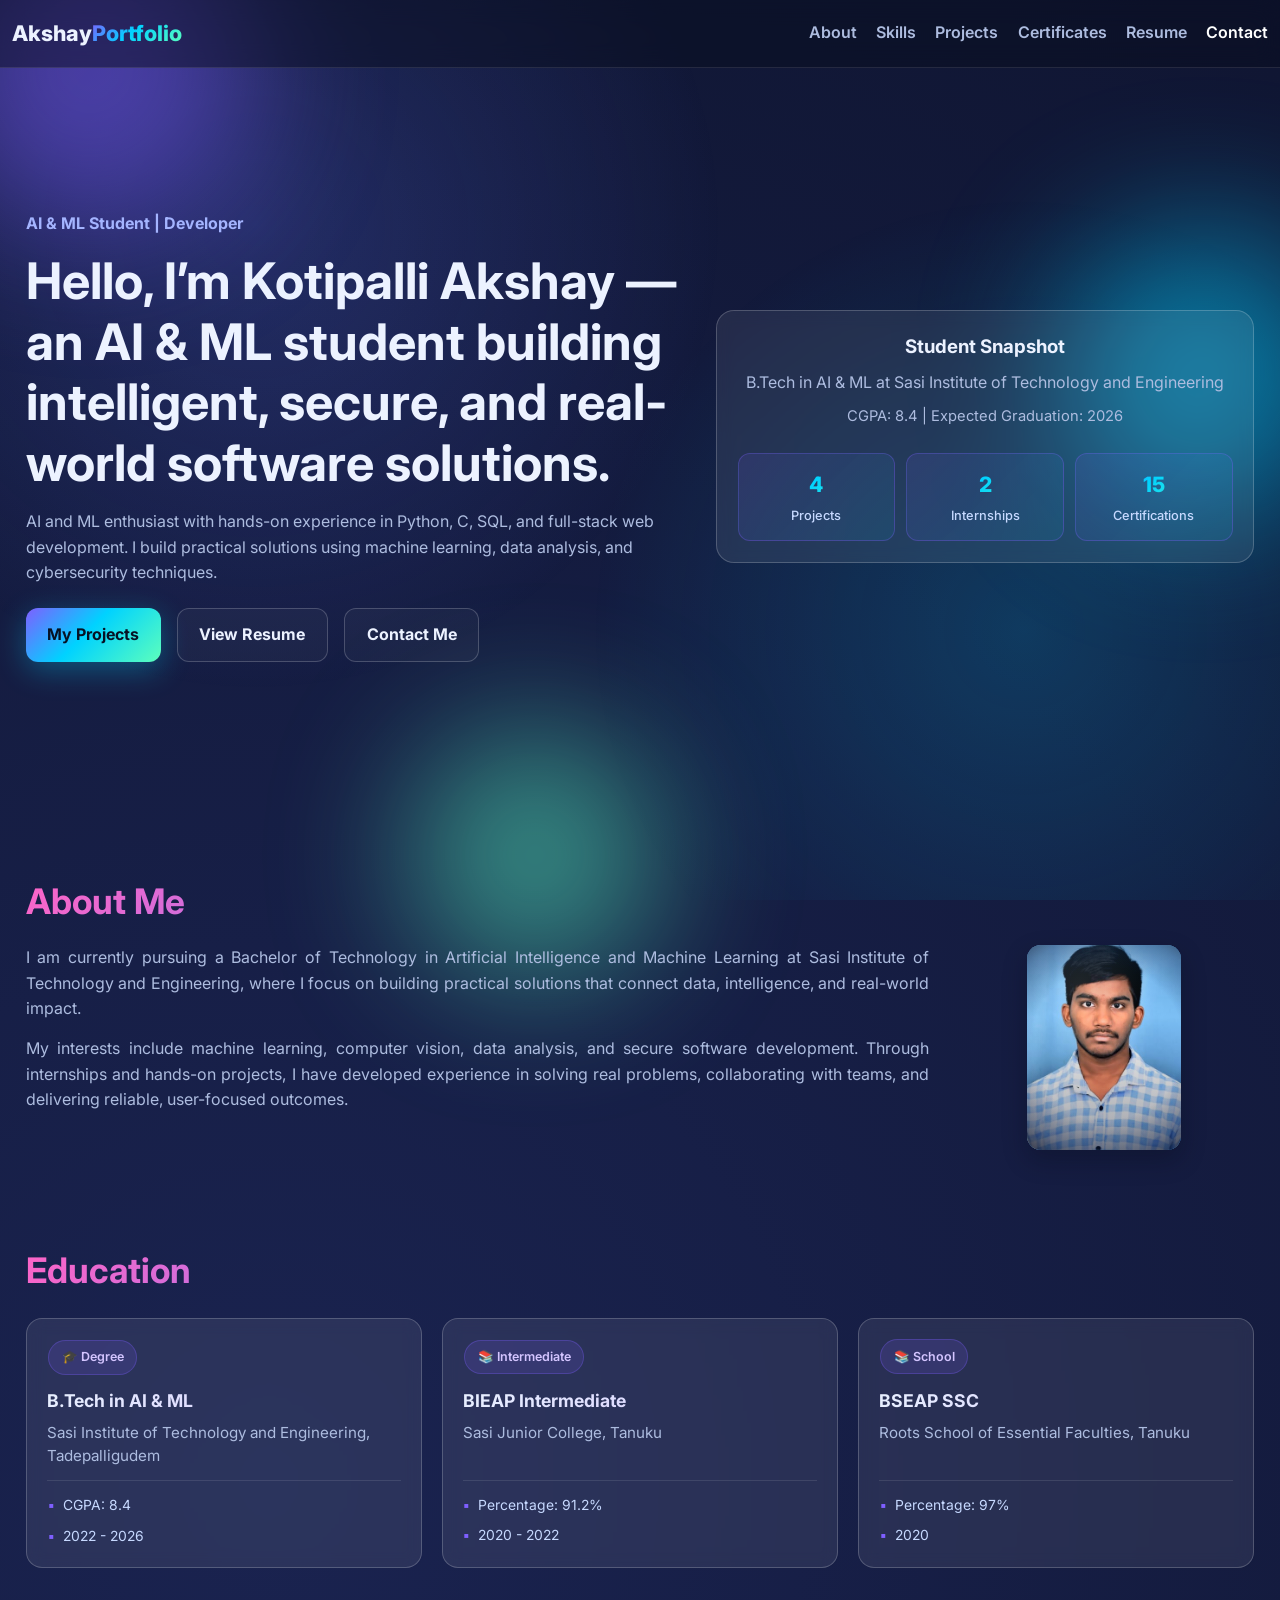
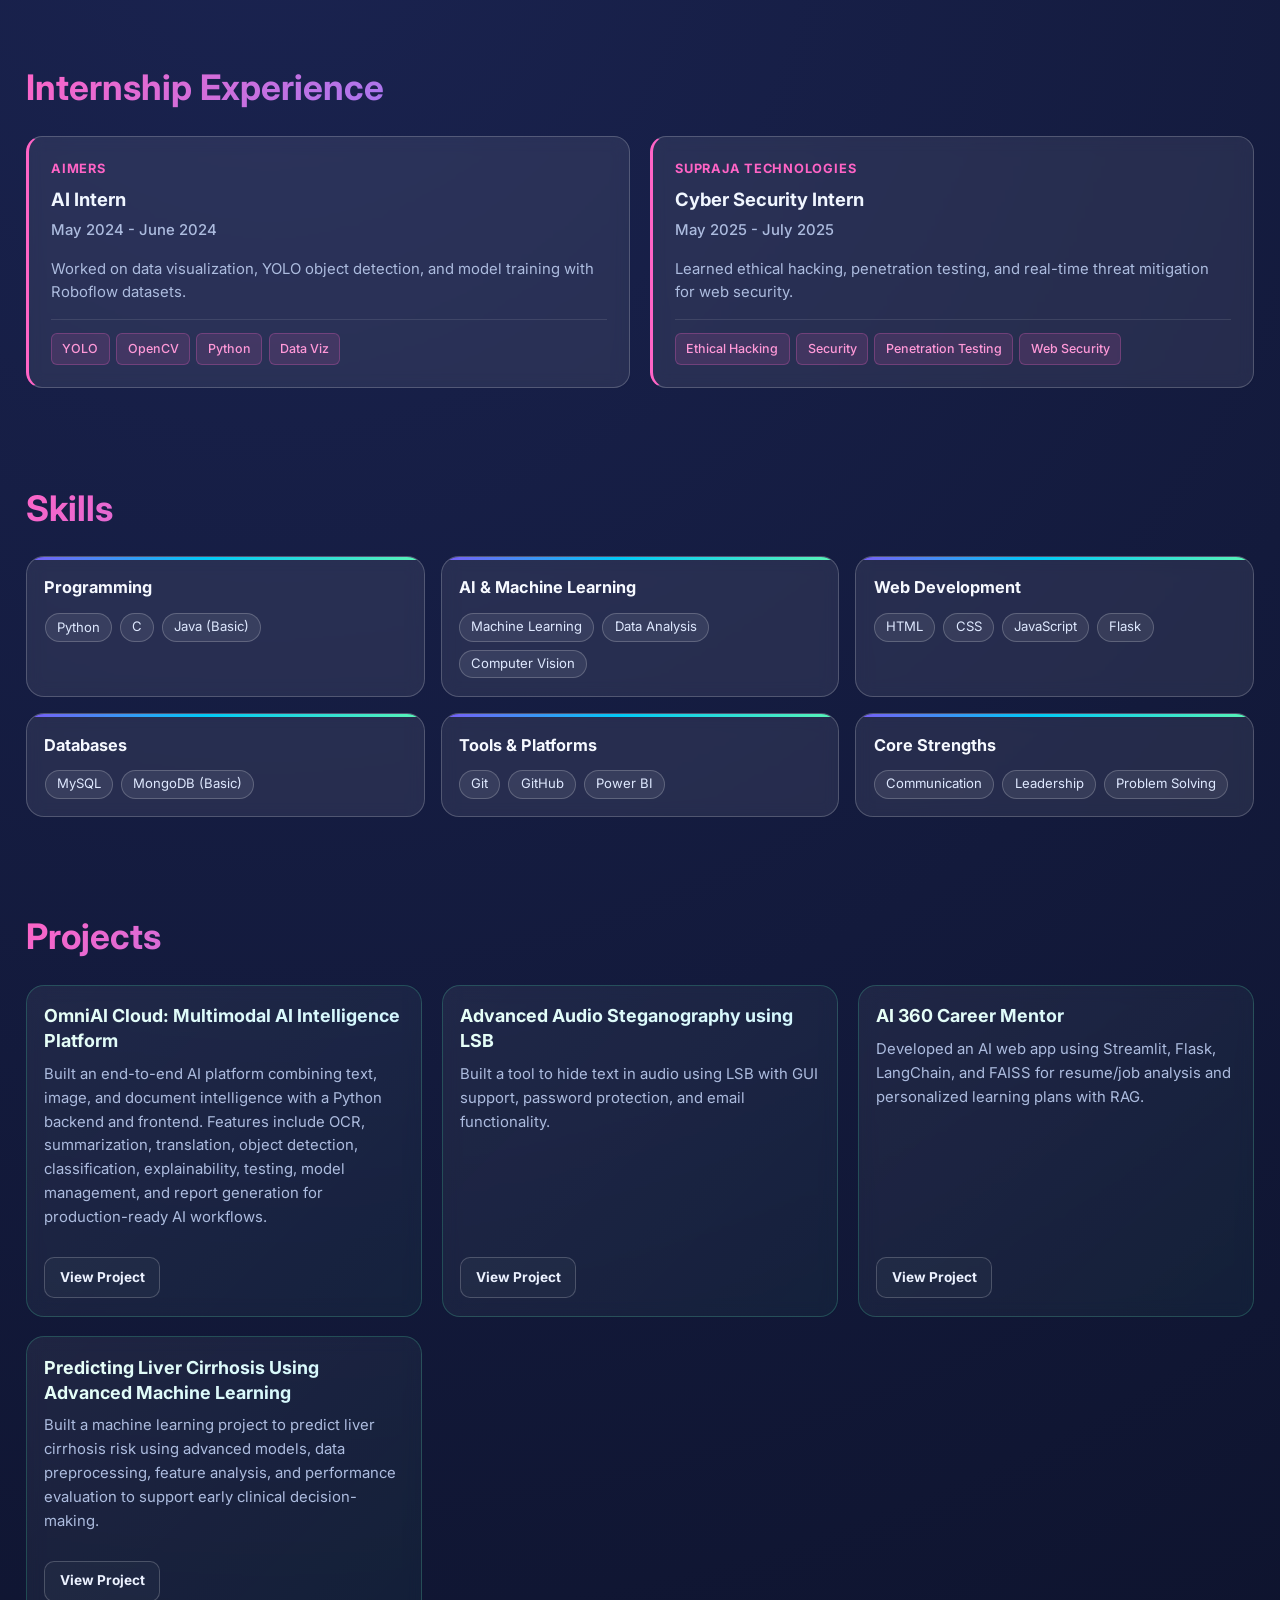
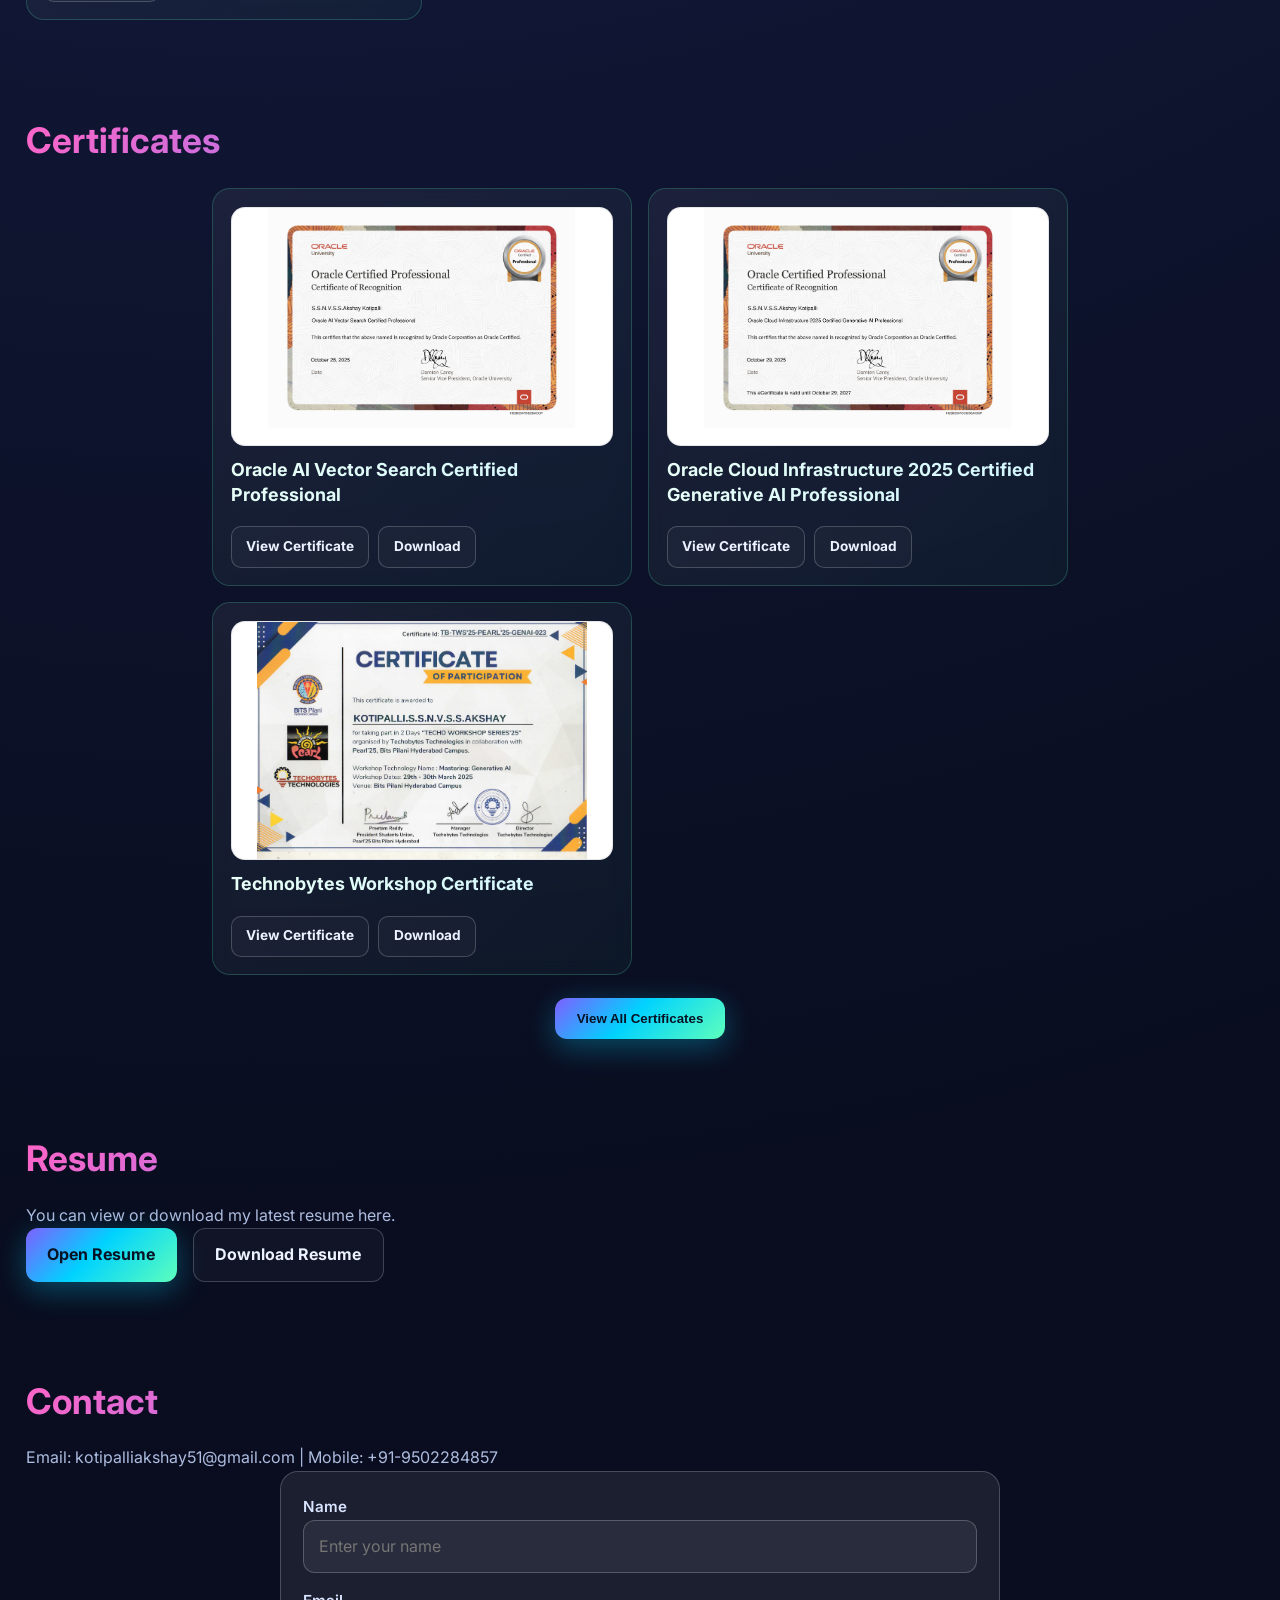
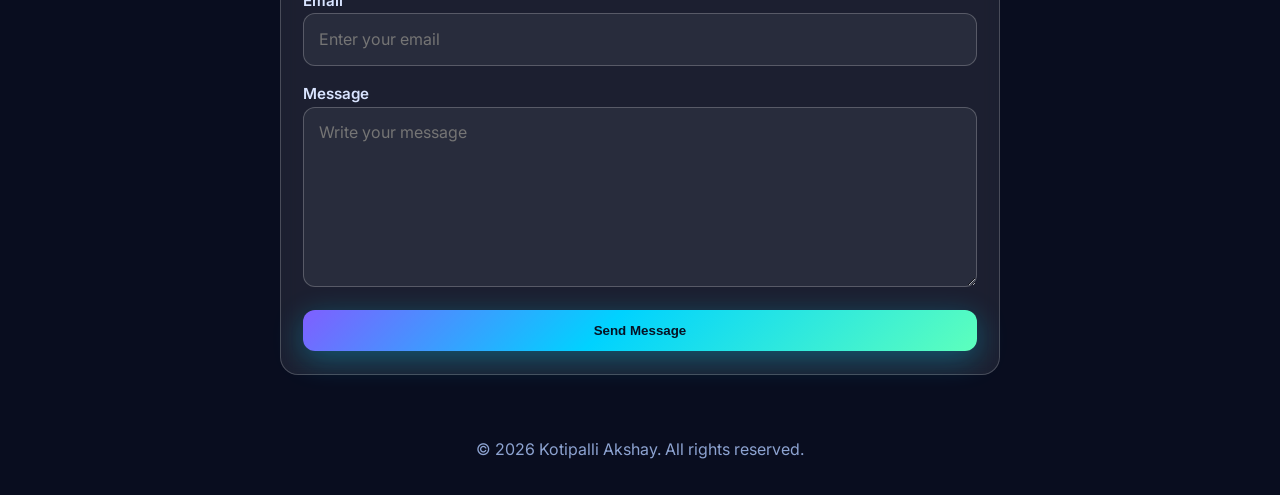
==== index.html @ e0430c41 "Initial commit: Complete AI & ML portfolio with multi-section design, certificates, and projects" ====
<!DOCTYPE html>
<html lang="en">
<head>
  <meta charset="UTF-8" />
  <meta name="viewport" content="width=device-width, initial-scale=1.0" />
  <title>Kotipalli Akshay | Portfolio</title>
  <link rel="preconnect" href="https://fonts.googleapis.com" />
  <link rel="preconnect" href="https://fonts.gstatic.com" crossorigin />
  <link href="https://fonts.googleapis.com/css2?family=Inter:wght@400;500;600;700;800&display=swap" rel="stylesheet" />
  <link rel="stylesheet" href="style.css?v=20260310-2" />
</head>
<body>
  <div class="bg-orb orb-1"></div>
  <div class="bg-orb orb-2"></div>
  <div class="bg-orb orb-3"></div>

  <header class="header" id="top">
    <nav class="navbar container">
      <a href="#top" class="brand">Akshay<span>Portfolio</span></a>
      <button class="menu-btn" id="menuBtn" aria-label="Open navigation">
        <span></span><span></span><span></span>
      </button>
      <ul class="nav-links" id="navLinks">
        <li><a href="#about">About</a></li>
        <li><a href="#skills">Skills</a></li>
        <li><a href="#projects">Projects</a></li>
        <li><a href="#certificates">Certificates</a></li>
        <li><a href="#resume">Resume</a></li>
        <li><a href="#contact">Contact</a></li>
      </ul>
    </nav>
  </header>

  <main>
    <section class="hero container reveal">
      <div class="hero-left">
        <p class="eyebrow">AI & ML Student | Developer</p>
        <h1>Hello, I’m Kotipalli Akshay — an AI & ML student building intelligent, secure, and real-world software solutions.</h1>
        <p class="lead">
          AI and ML enthusiast with hands-on experience in Python, C, SQL, and full-stack web development.
          I build practical solutions using machine learning, data analysis, and cybersecurity techniques.
        </p>
        <div class="hero-actions">
          <a href="#projects" class="btn btn-primary">My Projects</a>
          <a href="Akshay__Resume.pdf" class="btn btn-outline" target="_blank" rel="noopener">View Resume</a>
          <a href="#contact" class="btn btn-outline">Contact Me</a>
        </div>
      </div>
      <div class="hero-card float snapshot-card">
        <h3>Student Snapshot</h3>
        <p>B.Tech in AI & ML at Sasi Institute of Technology and Engineering</p>
        <p class="snapshot-meta">CGPA: 8.4 | Expected Graduation: 2026</p>
        <div class="stats">
          <div><strong>4</strong><span>Projects</span></div>
          <div><strong>2</strong><span>Internships</span></div>
          <div><strong>15</strong><span>Certifications</span></div>
        </div>
      </div>
    </section>

    <section id="about" class="section container reveal">
      <h2>About Me</h2>
      <div class="about-layout">
        <div class="about-copy">
          <p>
            I am currently pursuing a Bachelor of Technology in Artificial Intelligence and Machine Learning
            at Sasi Institute of Technology and Engineering, where I focus on building practical solutions that
            connect data, intelligence, and real-world impact.
          </p>
          <p>
            My interests include machine learning, computer vision, data analysis, and secure software development.
            Through internships and hands-on projects, I have developed experience in solving real problems,
            collaborating with teams, and delivering reliable, user-focused outcomes.
          </p>
        </div>
        <aside class="about-photo-card" aria-label="Profile Photo">
          <div class="about-photo-wrap">
            <img src="akshay%20img.jpg" alt="Portrait of Kotipalli Akshay" class="about-photo" loading="lazy" decoding="async" />
          </div>
        </aside>
      </div>
    </section>

    <section id="education" class="section container reveal">
      <h2>Education</h2>
      <div class="projects-grid">
        <article class="education-card">
          <div class="education-badge">🎓 Degree</div>
          <h3>B.Tech in AI & ML</h3>
          <p>Sasi Institute of Technology and Engineering, Tadepalligudem</p>
          <div class="education-highlights">
            <span>CGPA: 8.4</span>
            <span>2022 - 2026</span>
          </div>
        </article>
        <article class="education-card">
          <div class="education-badge">📚 Intermediate</div>
          <h3>BIEAP Intermediate</h3>
          <p>Sasi Junior College, Tanuku</p>
          <div class="education-highlights">
            <span>Percentage: 91.2%</span>
            <span>2020 - 2022</span>
          </div>
        </article>
        <article class="education-card">
          <div class="education-badge">📚 School</div>
          <h3>BSEAP SSC</h3>
          <p>Roots School of Essential Faculties, Tanuku</p>
          <div class="education-highlights">
            <span>Percentage: 97%</span>
            <span>2020</span>
          </div>
        </article>
      </div>
    </section>

    <section id="internships" class="section container reveal">
      <h2>Internship Experience</h2>
      <div class="projects-grid">
        <article class="internship-card">
          <div class="internship-company">AIMERS</div>
          <h3>AI Intern</h3>
          <p class="internship-duration">May 2024 - June 2024</p>
          <p>Worked on data visualization, YOLO object detection, and model training with Roboflow datasets.</p>
          <div class="internship-techs">
            <span class="internship-tech-tag">YOLO</span>
            <span class="internship-tech-tag">OpenCV</span>
            <span class="internship-tech-tag">Python</span>
            <span class="internship-tech-tag">Data Viz</span>
          </div>
        </article>
        <article class="internship-card">
          <div class="internship-company">Supraja Technologies</div>
          <h3>Cyber Security Intern</h3>
          <p class="internship-duration">May 2025 - July 2025</p>
          <p>Learned ethical hacking, penetration testing, and real-time threat mitigation for web security.</p>
          <div class="internship-techs">
            <span class="internship-tech-tag">Ethical Hacking</span>
            <span class="internship-tech-tag">Security</span>
            <span class="internship-tech-tag">Penetration Testing</span>
            <span class="internship-tech-tag">Web Security</span>
          </div>
        </article>
      </div>
    </section>

    <section id="skills" class="section container reveal">
      <h2>Skills</h2>
      <div class="skills-grid">
        <article class="glass-card skill-card">
          <h3>Programming</h3>
          <ul class="skill-chip-list">
            <li>Python</li>
            <li>C</li>
            <li>Java (Basic)</li>
          </ul>
        </article>
        <article class="glass-card skill-card">
          <h3>AI &amp; Machine Learning</h3>
          <ul class="skill-chip-list">
            <li>Machine Learning</li>
            <li>Data Analysis</li>
            <li>Computer Vision</li>
          </ul>
        </article>
        <article class="glass-card skill-card">
          <h3>Web Development</h3>
          <ul class="skill-chip-list">
            <li>HTML</li>
            <li>CSS</li>
            <li>JavaScript</li>
            <li>Flask</li>
          </ul>
        </article>
        <article class="glass-card skill-card">
          <h3>Databases</h3>
          <ul class="skill-chip-list">
            <li>MySQL</li>
            <li>MongoDB (Basic)</li>
          </ul>
        </article>
        <article class="glass-card skill-card">
          <h3>Tools &amp; Platforms</h3>
          <ul class="skill-chip-list">
            <li>Git</li>
            <li>GitHub</li>
            <li>Power BI</li>
          </ul>
        </article>
        <article class="glass-card skill-card">
          <h3>Core Strengths</h3>
          <ul class="skill-chip-list">
            <li>Communication</li>
            <li>Leadership</li>
            <li>Problem Solving</li>
          </ul>
        </article>
      </div>
    </section>

    <section id="projects" class="section container reveal">
      <h2>Projects</h2>
      <div class="projects-grid">
        <article class="project-card tilt-card">
          <h3>OmniAI Cloud: Multimodal AI Intelligence Platform</h3>
          <p>Built an end-to-end AI platform combining text, image, and document intelligence with a Python backend and frontend. Features include OCR, summarization, translation, object detection, classification, explainability, testing, model management, and report generation for production-ready AI workflows.</p>
          <div class="project-actions">
            <a href="https://github.com/akshaykotipalli95/OMNI-AI-CLOUD.git" class="btn btn-outline" target="_blank" rel="noopener">View Project</a>
          </div>
        </article>
        <article class="project-card tilt-card">
          <h3>Advanced Audio Steganography using LSB</h3>
          <p>Built a tool to hide text in audio using LSB with GUI support, password protection, and email functionality.</p>
          <div class="project-actions">
            <a href="https://github.com/akshaykotipalli95/Audio_Steganography.git" class="btn btn-outline" target="_blank" rel="noopener">View Project</a>
          </div>
        </article>
        <article class="project-card tilt-card">
          <h3>AI 360 Career Mentor</h3>
          <p>Developed an AI web app using Streamlit, Flask, LangChain, and FAISS for resume/job analysis and personalized learning plans with RAG.</p>
          <div class="project-actions">
            <a href="https://github.com/akshaykotipalli95/AI-360-Career-Mentor.git" class="btn btn-outline" target="_blank" rel="noopener">View Project</a>
          </div>
        </article>
        <article class="project-card tilt-card">
          <h3>Predicting Liver Cirrhosis Using Advanced Machine Learning</h3>
          <p>Built a machine learning project to predict liver cirrhosis risk using advanced models, data preprocessing, feature analysis, and performance evaluation to support early clinical decision-making.</p>
          <div class="project-actions">
            <a href="https://github.com/akshaykotipalli95/predicting-liver-cirrhosis-using-advanced.git" class="btn btn-outline" target="_blank" rel="noopener">View Project</a>
          </div>
        </article>
      </div>
    </section>

    <section id="certificates" class="section container reveal">
      <h2>Certificates</h2>
      <div class="cert-grid">
        <article class="project-card certificate-card">
          <div class="certificate-preview certificate-preview-pdf">
            <img class="certificate-image" src="oracle_vector_preview.png" alt="Oracle AI Vector Search Certified Professional Certificate" loading="lazy" />
          </div>
          <h3>Oracle AI Vector Search Certified Professional</h3>
          <div class="certificate-actions">
            <a href="oracle_eCertificate_vector%20ai_certification.pdf" class="btn btn-outline" target="_blank" rel="noopener">View Certificate</a>
            <a href="oracle_eCertificate_vector%20ai_certification.pdf" class="btn btn-outline" download>Download</a>
          </div>
        </article>
        <article class="project-card certificate-card">
          <div class="certificate-preview certificate-preview-pdf">
            <img class="certificate-image" src="oracle_gen_preview.png" alt="Oracle Cloud Infrastructure 2025 Certified Generative AI Professional Certificate" loading="lazy" />
          </div>
          <h3>Oracle Cloud Infrastructure 2025 Certified Generative AI Professional</h3>
          <div class="certificate-actions">
            <a href="oracle_eCertificate_gen%20ai_certification.pdf" class="btn btn-outline" target="_blank" rel="noopener">View Certificate</a>
            <a href="oracle_eCertificate_gen%20ai_certification.pdf" class="btn btn-outline" download>Download</a>
          </div>
        </article>
        <article class="project-card certificate-card">
          <div class="certificate-preview certificate-preview-pdf">
            <img class="certificate-image" src="workshop.jpg" alt="Technobytes Workshop Certificate" loading="lazy" />
          </div>
          <h3>Technobytes Workshop Certificate</h3>
          <div class="certificate-actions">
            <a href="workshop.jpg" class="btn btn-outline" target="_blank" rel="noopener">View Certificate</a>
            <a href="workshop.jpg" class="btn btn-outline" download>Download</a>
          </div>
        </article>
        <article class="project-card certificate-card cert-item-extra">
          <div class="certificate-preview certificate-preview-pdf">
            <img class="certificate-image" src="aimers_preview.png" alt="AIMERS Artificial Intelligence Internship Certificate" loading="lazy" />
          </div>
          <h3>AIMERS Artificial Intelligence Internship Certificate</h3>
          <div class="certificate-actions">
            <a href="aimers%20internship%20certificate.pdf" class="btn btn-outline" target="_blank" rel="noopener">View Certificate</a>
            <a href="aimers%20internship%20certificate.pdf" class="btn btn-outline" download>Download</a>
          </div>
        </article>
        <article class="project-card certificate-card cert-item-extra">
          <div class="certificate-preview certificate-preview-pdf">
            <img class="certificate-image" src="ST%23IS%237662_page-0001.jpg" alt="Supraja Technologies Internship Completion Certificate" loading="lazy" />
          </div>
          <h3>Supraja Internship Completion Certificate</h3>
          <div class="certificate-actions">
            <a href="ST%23IS%237662_page-0001.jpg" class="btn btn-outline" target="_blank" rel="noopener">View Certificate</a>
            <a href="ST%23IS%237662_page-0001.jpg" class="btn btn-outline" download>Download</a>
          </div>
        </article>
        <article class="project-card certificate-card cert-item-extra">
          <div class="certificate-preview certificate-preview-pdf">
            <img class="certificate-image" src="Hack-a-thon.%20Certificate_page-0001.jpg" alt="FORGE INSPIRA'25 Hack-a-thon Certificate of Participation" loading="lazy" />
          </div>
          <h3>FORGE INSPIRA'25 Hack-a-thon Certificate</h3>
          <div class="certificate-actions">
            <a href="Hack-a-thon.%20Certificate_page-0001.jpg" class="btn btn-outline" target="_blank" rel="noopener">View Certificate</a>
            <a href="Hack-a-thon.%20Certificate_page-0001.jpg" class="btn btn-outline" download>Download</a>
          </div>
        </article>
        <article class="project-card certificate-card cert-item-extra">
          <div class="certificate-preview certificate-preview-pdf">
            <img class="certificate-image" src="aws_data_engineering_preview.png" alt="AWS Academy Data Engineering Certificate" loading="lazy" />
          </div>
          <h3>AWS Academy Graduate - AWS Academy Data Engineering</h3>
          <div class="certificate-actions">
            <a href="AWS_Academy_Graduate___AWS_Academy_Data_Engineering_Badge20240528-8-7kj61x.pdf" class="btn btn-outline" target="_blank" rel="noopener">View Certificate</a>
            <a href="AWS_Academy_Graduate___AWS_Academy_Data_Engineering_Badge20240528-8-7kj61x.pdf" class="btn btn-outline" download>Download</a>
          </div>
        </article>
        <article class="project-card certificate-card cert-item-extra">
          <div class="certificate-preview certificate-preview-pdf">
            <img class="certificate-image" src="aws_ml_foundations_preview.png" alt="AWS Academy Machine Learning Foundations Certificate" loading="lazy" />
          </div>
          <h3>AWS Academy Graduate - AWS Academy Machine Learning Foundations</h3>
          <div class="certificate-actions">
            <a href="AWS_Academy_Graduate___AWS_Academy_Machine_Learning_Foundations_Badge20240209-40-7j9fxl.pdf" class="btn btn-outline" target="_blank" rel="noopener">View Certificate</a>
            <a href="AWS_Academy_Graduate___AWS_Academy_Machine_Learning_Foundations_Badge20240209-40-7j9fxl.pdf" class="btn btn-outline" download>Download</a>
          </div>
        </article>
        <article class="project-card certificate-card cert-item-extra">
          <div class="certificate-preview certificate-preview-pdf">
            <img class="certificate-image" src="cambridge_preview.png" alt="Cambridge Certificate" loading="lazy" />
          </div>
          <h3>Cambridge Certificate</h3>
          <div class="certificate-actions">
            <a href="cambridge%20certificate.pdf" class="btn btn-outline" target="_blank" rel="noopener">View Certificate</a>
            <a href="cambridge%20certificate.pdf" class="btn btn-outline" download>Download</a>
          </div>
        </article>
        <article class="project-card certificate-card cert-item-extra">
          <div class="certificate-preview certificate-preview-pdf">
            <img class="certificate-image" src="aws_cloud_foundations_preview.png" alt="AWS Academy Cloud Foundations Certificate" loading="lazy" />
          </div>
          <h3>AWS Academy Graduate - AWS Academy Cloud Foundations</h3>
          <div class="certificate-actions">
            <a href="AWS_Academy_Graduate___AWS_Academy_Cloud_Foundations_Badge20240528-8-uq0wk0.pdf" class="btn btn-outline" target="_blank" rel="noopener">View Certificate</a>
            <a href="AWS_Academy_Graduate___AWS_Academy_Cloud_Foundations_Badge20240528-8-uq0wk0.pdf" class="btn btn-outline" download>Download</a>
          </div>
        </article>
        <article class="project-card certificate-card cert-item-extra">
          <div class="certificate-preview certificate-preview-pdf">
            <img class="certificate-image" src="smartinternz_preview.png" alt="SmartInternz Certificate" loading="lazy" />
          </div>
          <h3>SmartInternz Certificate</h3>
          <div class="certificate-actions">
            <a href="Certificate%20-%20SmartInternz.pdf" class="btn btn-outline" target="_blank" rel="noopener">View Certificate</a>
            <a href="Certificate%20-%20SmartInternz.pdf" class="btn btn-outline" download>Download</a>
          </div>
        </article>
        <article class="project-card certificate-card cert-item-extra">
          <div class="certificate-preview certificate-preview-pdf">
            <img class="certificate-image" src="hybrid_hack_preview.png" alt="Hybrid Hack Certificate" loading="lazy" />
          </div>
          <h3>Hybrid Hack Certificate</h3>
          <div class="certificate-actions">
            <a href="hybrid%20hack%20cert.pdf" class="btn btn-outline" target="_blank" rel="noopener">View Certificate</a>
            <a href="hybrid%20hack%20cert.pdf" class="btn btn-outline" download>Download</a>
          </div>
        </article>
        <article class="project-card certificate-card cert-item-extra">
          <div class="certificate-preview certificate-preview-pdf">
            <img class="certificate-image" src="data_analytics_session_preview.png" alt="Participation Certificate Data Analytics Session" loading="lazy" />
          </div>
          <h3>Participation Certificate - Data Analytics Session</h3>
          <div class="certificate-actions">
            <a href="Participation%20Certificate-%20Data%20Analytics%20session.pdf" class="btn btn-outline" target="_blank" rel="noopener">View Certificate</a>
            <a href="Participation%20Certificate-%20Data%20Analytics%20session.pdf" class="btn btn-outline" download>Download</a>
          </div>
        </article>
        <article class="project-card certificate-card cert-item-extra">
          <div class="certificate-preview certificate-preview-pdf">
            <img class="certificate-image" src="adobe_page-0001.jpg" alt="Adobe Certificate" loading="lazy" />
          </div>
          <h3>Adobe Certificate</h3>
          <div class="certificate-actions">
            <a href="adobe_page-0001.jpg" class="btn btn-outline" target="_blank" rel="noopener">View Certificate</a>
            <a href="adobe_page-0001.jpg" class="btn btn-outline" download>Download</a>
          </div>
        </article>
        <article class="project-card certificate-card cert-item-extra">
          <div class="certificate-preview certificate-preview-pdf">
            <img class="certificate-image" src="unstop.jpg" alt="Unstop Certificate" loading="lazy" />
          </div>
          <h3>Unstop Certificate</h3>
          <div class="certificate-actions">
            <a href="unstop.jpg" class="btn btn-outline" target="_blank" rel="noopener">View Certificate</a>
            <a href="unstop.jpg" class="btn btn-outline" download>Download</a>
          </div>
        </article>
      </div>
      <div class="center-action">
        <button type="button" id="toggleCertificates" class="btn btn-primary">View All Certificates</button>
      </div>
    </section>

    <section id="resume" class="section container reveal">
      <h2>Resume</h2>
      <p>You can view or download my latest resume here.</p>
      <div class="hero-actions">
        <a href="Akshay__Resume.pdf" class="btn btn-primary" target="_blank" rel="noopener">Open Resume</a>
        <a href="Akshay__Resume.pdf" class="btn btn-outline" download>Download Resume</a>
      </div>
    </section>

    <section id="contact" class="section container reveal">
      <h2>Contact</h2>
      <p>Email: kotipalliakshay51@gmail.com | Mobile: +91-9502284857</p>
      <div class="contact-card">
        <form id="contactForm" class="contact-form">
          <div>
            <label for="name">Name</label>
            <input id="name" name="name" type="text" placeholder="Enter your name" required />
          </div>
          <div>
            <label for="email">Email</label>
            <input id="email" name="email" type="email" placeholder="Enter your email" required />
          </div>
          <div>
            <label for="message">Message</label>
            <textarea id="message" name="message" rows="6" placeholder="Write your message" required></textarea>
          </div>
          <button type="submit" class="btn btn-primary">Send Message</button>
        </form>
      </div>
    </section>
  </main>

  <footer class="footer container">
    <p>© 2026 Kotipalli Akshay. All rights reserved.</p>
  </footer>

  <script src="script.js?v=20260304-7"></script>
</body>
</html>
---- style.css ----
:root {
  --bg: #090d1f;
  --text: #ecf2ff;
  --muted: #adbcdf;
  --card: rgba(255, 255, 255, 0.08);
  --stroke: rgba(255, 255, 255, 0.2);
  --gradient: linear-gradient(135deg, #7f5fff, #00d2ff 45%, #5dffbc);
  --gradient-2: linear-gradient(135deg, #ff64c6, #837dff 45%, #2cd8ff);
}

* {
  box-sizing: border-box;
  margin: 0;
  padding: 0;
}

html {
  scroll-behavior: smooth;
}

body {
  font-family: "Inter", sans-serif;
  background: radial-gradient(circle at 15% 20%, #1a2350 0%, var(--bg) 48%);
  background-size: 140% 140%;
  color: var(--text);
  line-height: 1.6;
  min-height: 100vh;
  overflow-x: hidden;
  position: relative;
  animation: bgPan 18s ease-in-out infinite alternate;
}

body::before,
body::after {
  content: "";
  position: fixed;
  inset: 0;
  pointer-events: none;
  z-index: 0;
}

body::before {
  background:
    radial-gradient(circle at 20% 25%, rgba(97, 118, 255, 0.22), transparent 38%),
    radial-gradient(circle at 80% 70%, rgba(0, 204, 255, 0.18), transparent 36%);
  animation: ambientShift 18s ease-in-out infinite alternate;
}

body::after {
  background-image:
    linear-gradient(rgba(255, 255, 255, 0.045) 1px, transparent 1px),
    linear-gradient(90deg, rgba(255, 255, 255, 0.045) 1px, transparent 1px);
  background-size: 48px 48px;
  opacity: 0.18;
  mask-image: radial-gradient(circle at center, rgba(0, 0, 0, 0.8), transparent 72%);
  animation: gridFloat 28s linear infinite;
}

.container {
  width: min(1400px, 96%);
  margin-inline: auto;
}

.bg-orb {
  position: fixed;
  border-radius: 50%;
  filter: blur(72px);
  z-index: 1;
  opacity: 0.5;
}

main,
footer {
  position: relative;
  z-index: 2;
}

.orb-1 {
  width: 320px;
  height: 320px;
  background: #7b5cff;
  top: -90px;
  left: -70px;
  animation: orbMove1 20s ease-in-out infinite;
}

.orb-2 {
  width: 290px;
  height: 290px;
  background: #00ceff;
  top: 25%;
  right: -70px;
  animation: orbMove2 24s ease-in-out infinite;
}

.orb-3 {
  width: 250px;
  height: 250px;
  background: #58ffc4;
  bottom: -80px;
  left: 32%;
  animation: orbMove3 22s ease-in-out infinite;
}

.header {
  position: sticky;
  top: 0;
  z-index: 100;
  backdrop-filter: blur(12px);
  background: rgba(9, 13, 31, 0.48);
  border-bottom: 1px solid rgba(255, 255, 255, 0.1);
}

.navbar {
  display: flex;
  align-items: center;
  justify-content: space-between;
  padding: 1rem 0;
}

.header .navbar.container {
  width: 100%;
  max-width: none;
  padding-inline: 0.75rem;
}

.brand {
  text-decoration: none;
  color: var(--text);
  font-size: 1.35rem;
  font-weight: 800;
}

.brand span {
  background: var(--gradient);
  -webkit-background-clip: text;
  background-clip: text;
  color: transparent;
}

.nav-links {
  list-style: none;
  display: flex;
  gap: 1.2rem;
}

.nav-links a {
  text-decoration: none;
  color: var(--muted);
  font-weight: 600;
  transition: color 0.2s ease;
}

.nav-links a:hover,
.nav-links a.active {
  color: #ffffff;
}

.menu-btn {
  display: none;
  border: 0;
  background: transparent;
  cursor: pointer;
}

.menu-btn span {
  width: 24px;
  height: 2px;
  background: #fff;
  display: block;
  margin: 4px 0;
}

.hero {
  min-height: 82vh;
  display: grid;
  grid-template-columns: 1.1fr 0.9fr;
  gap: 2rem;
  align-items: center;
  padding-block: 4.2rem;
}

.eyebrow {
  color: #a4b4ff;
  font-weight: 700;
  margin-bottom: 0.9rem;
}

.hero h1 {
  font-size: clamp(2rem, 4vw, 3.15rem);
  line-height: 1.2;
  margin-bottom: 1rem;
}

.lead,
.section p,
.project-card p,
.hero-card p,
.cert-item p {
  color: var(--muted);
}

.lead {
  max-width: 64ch;
  margin-bottom: 1.4rem;
}

.hero-actions {
  display: flex;
  gap: 1rem;
  flex-wrap: wrap;
}

.btn {
  text-decoration: none;
  border-radius: 12px;
  padding: 0.82rem 1.35rem;
  font-weight: 700;
  display: inline-flex;
  align-items: center;
  justify-content: center;
  border: 0;
  cursor: pointer;
  transition: transform 0.2s ease, box-shadow 0.3s ease;
}

.btn:hover {
  transform: translateY(-2px);
}

.btn-primary {
  color: #071224;
  background: var(--gradient);
  box-shadow: 0 8px 30px rgba(0, 210, 255, 0.32);
}

.btn-outline {
  color: var(--text);
  border: 1px solid var(--stroke);
  background: rgba(255, 255, 255, 0.03);
}

.hero-card,
.glass-card,
.project-card,
.cert-item,
.contact-card {
  background: var(--card);
  border: 1px solid var(--stroke);
  border-radius: 18px;
  backdrop-filter: blur(8px);
}

.hero-card {
  padding: 1.3rem;
}

.snapshot-card {
  display: grid;
  justify-items: center;
  text-align: center;
  gap: 0.55rem;
}

.snapshot-meta {
  font-size: 0.92rem;
}

.snapshot-card .stats {
  width: 100%;
}

.about-layout {
  display: grid;
  grid-template-columns: 1.5fr 0.5fr;
  gap: 1.5rem;
  align-items: start;
}

.about-copy {
  display: grid;
  gap: 0.9rem;
}

.about-copy p {
  margin: 0;
  text-align: justify;
}

.about-photo-card {
  justify-self: center;
  width: 100%;
  max-width: 220px;
  padding: 0;
  background: transparent;
  border: 0;
  backdrop-filter: none;
}

.about-photo-wrap {
  width: clamp(122px, 16vw, 154px);
  aspect-ratio: 3 / 4;
  margin-inline: auto;
  border-radius: 14px;
  overflow: hidden;
  position: relative;
  isolation: isolate;
  border: 0;
  background:
    radial-gradient(circle at 30% 24%, rgba(241, 248, 255, 0.3), rgba(255, 255, 255, 0.06) 38%, transparent 56%),
    linear-gradient(145deg, #0d2e63 0%, #145182 48%, #1a7ba5 100%);
  box-shadow: 0 10px 24px rgba(5, 10, 24, 0.3);
}

.about-photo-wrap::before,
.about-photo-wrap::after {
  content: "";
  position: absolute;
  inset: 0;
  pointer-events: none;
  z-index: 2;
}

.about-photo-wrap::before {
  background:
    radial-gradient(circle at 52% 48%, transparent 57%, rgba(10, 29, 67, 0.38) 82%, rgba(9, 13, 31, 0.66) 100%),
    linear-gradient(to bottom, rgba(16, 79, 125, 0.2), transparent 35%, rgba(9, 13, 31, 0.4));
}

.about-photo-wrap::after {
  opacity: 0.65;
  background:
    radial-gradient(circle at 34% 22%, rgba(255, 255, 255, 0.2), transparent 40%);
}

.about-photo {
  position: relative;
  z-index: 1;
  width: 100%;
  height: 100%;
  object-fit: cover;
  object-position: center 16%;
  display: block;
  filter: contrast(1.02) brightness(0.98) saturate(1.08);
  transform: scale(1.12);
}

.skill-card {
  position: relative;
  overflow: hidden;
}

.skill-card::before {
  content: "";
  position: absolute;
  left: 0;
  right: 0;
  top: 0;
  height: 3px;
  background: var(--gradient);
  opacity: 0.95;
}

.skill-card h3 {
  font-size: 1.02rem;
  margin-bottom: 0.75rem;
  color: #f6f9ff;
}

.skill-chip-list {
  list-style: none;
  display: flex;
  flex-wrap: wrap;
  gap: 0.5rem;
}

.skill-chip-list li {
  border-radius: 999px;
  padding: 0.35rem 0.7rem;
  background: rgba(255, 255, 255, 0.08);
  border: 1px solid rgba(255, 255, 255, 0.2);
  color: #dfe9ff;
  font-size: 0.82rem;
  line-height: 1.2;
}

.stats {
  margin-top: 1rem;
  display: grid;
  grid-template-columns: repeat(3, minmax(0, 1fr));
  gap: 0.7rem;
}

.stats {
  margin-top: 1rem;
  display: grid;
  grid-template-columns: repeat(3, minmax(0, 1fr));
  gap: 0.7rem;
}

.stats div {
  border-radius: 12px;
  background: linear-gradient(135deg, rgba(127, 95, 255, 0.12), rgba(0, 210, 255, 0.08));
  padding: 0.85rem 0.7rem;
  display: flex;
  flex-direction: column;
  border: 1px solid rgba(127, 95, 255, 0.3);
  transition: all 0.3s ease;
  position: relative;
  overflow: hidden;
}

.stats div::before {
  content: "";
  position: absolute;
  inset: 0;
  background: radial-gradient(circle at 100% 0%, rgba(0, 210, 255, 0.2), transparent 60%);
  opacity: 0;
  transition: opacity 0.3s ease;
}

.stats div:hover {
  transform: translateY(-4px);
  border-color: rgba(0, 210, 255, 0.6);
  box-shadow: 0 8px 20px rgba(0, 210, 255, 0.15);
}

.stats div:hover::before {
  opacity: 1;
}

.stats strong {
  font-size: 1.32rem;
  font-weight: 800;
  background: var(--gradient);
  -webkit-background-clip: text;
  background-clip: text;
  color: transparent;
  margin-bottom: 0.3rem;
}

.stats span {
  color: #c7d9ff;
  font-size: 0.8rem;
  font-weight: 500;
}

.section {
  padding-block: 4.2rem 1.5rem;
}

#education {
  --edu-accent: linear-gradient(135deg, #7f5fff, #00d2ff 45%, #5dffbc);
}

#education .projects-grid {
  grid-template-columns: repeat(auto-fit, minmax(320px, 1fr));
  gap: 1.2rem;
}

.education-card {
  background: var(--card);
  border: 1px solid var(--stroke);
  border-radius: 16px;
  backdrop-filter: blur(8px);
  padding: 1.3rem;
  transition: all 0.3s ease;
  position: relative;
  overflow: hidden;
  display: flex;
  flex-direction: column;
}

.education-card::before {
  content: "";
  position: absolute;
  left: -100%;
  top: 0;
  bottom: 0;
  width: 100%;
  background: linear-gradient(90deg, transparent, rgba(127, 95, 255, 0.15), transparent);
  transition: left 0.5s ease;
}

.education-card:hover::before {
  left: 100%;
}

.education-card:hover {
  transform: translateY(-8px);
  border-color: rgba(127, 95, 255, 0.5);
  box-shadow: 0 12px 28px rgba(127, 95, 255, 0.15);
}

.education-badge {
  display: inline-flex;
  align-items: center;
  gap: 0.4rem;
  padding: 0.4rem 0.8rem;
  background: rgba(127, 95, 255, 0.15);
  border: 1px solid rgba(127, 95, 255, 0.3);
  border-radius: 999px;
  font-size: 0.78rem;
  font-weight: 600;
  color: #d4c5ff;
  margin-bottom: 0.8rem;
  width: fit-content;
}

.education-card h3 {
  font-size: 1.1rem;
  margin-bottom: 0.4rem;
  background: linear-gradient(135deg, #e8f0ff, #d4c5ff);
  -webkit-background-clip: text;
  background-clip: text;
  color: transparent;
}

.education-card p {
  font-size: 0.95rem;
  color: var(--muted);
  line-height: 1.5;
  flex-grow: 1;
}

.education-highlights {
  display: grid;
  gap: 0.5rem;
  margin-top: 0.8rem;
  padding-top: 0.8rem;
  border-top: 1px solid rgba(255, 255, 255, 0.1);
  font-size: 0.87rem;
}

.education-highlights span {
  display: flex;
  gap: 0.5rem;
  color: #c7d9ff;
}

.education-highlights span::before {
  content: "▪︎";
  color: #7f5fff;
  font-weight: bold;
}

#internships {
  --internship-accent: linear-gradient(135deg, #ff64c6, #837dff 45%, #2cd8ff);
}

#internships .projects-grid {
  grid-template-columns: repeat(auto-fit, minmax(340px, 1fr));
  gap: 1.2rem;
}

.internship-card {
  background: var(--card);
  border: 1px solid var(--stroke);
  border-radius: 16px;
  backdrop-filter: blur(8px);
  padding: 1.4rem;
  transition: all 0.3s ease;
  position: relative;
  overflow: hidden;
  display: flex;
  flex-direction: column;
  border-left: 3px solid #ff64c6;
}

.internship-card::after {
  content: "";
  position: absolute;
  top: 0;
  left: 0;
  right: 0;
  height: 2px;
  background: linear-gradient(90deg, #ff64c6, #837dff, #2cd8ff, transparent);
  opacity: 0;
  transition: opacity 0.3s ease;
}

.internship-card:hover::after {
  opacity: 1;
}

.internship-card:hover {
  transform: translateY(-8px);
  border-color: rgba(255, 100, 198, 0.4);
  box-shadow: 0 12px 28px rgba(255, 100, 198, 0.1);
}

.internship-company {
  font-size: 0.8rem;
  font-weight: 700;
  text-transform: uppercase;
  letter-spacing: 0.06em;
  color: #ff64c6;
  margin-bottom: 0.35rem;
}

.internship-card h3 {
  font-size: 1.15rem;
  margin-bottom: 0.3rem;
  color: #f0f6ff;
}

.internship-duration {
  font-size: 0.82rem;
  color: #b8c8e8;
  margin-bottom: 0.9rem;
  font-weight: 500;
}

.internship-card p {
  font-size: 0.93rem;
  color: var(--muted);
  line-height: 1.6;
  flex-grow: 1;
}

.internship-techs {
  display: flex;
  flex-wrap: wrap;
  gap: 0.4rem;
  margin-top: 0.85rem;
  padding-top: 0.85rem;
  border-top: 1px solid rgba(255, 255, 255, 0.1);
}

.internship-tech-tag {
  padding: 0.3rem 0.65rem;
  background: rgba(255, 100, 198, 0.12);
  border: 1px solid rgba(255, 100, 198, 0.25);
  border-radius: 6px;
  font-size: 0.78rem;
  color: #ff99d8;
  font-weight: 500;
}

#projects {
  --project-accent: linear-gradient(135deg, #5dffbc, #00d2ff 45%, #7f5fff);
}

#projects .projects-grid {
  grid-template-columns: repeat(auto-fit, minmax(320px, 1fr));
  gap: 1.2rem;
}

.project-card {
  position: relative;
  overflow: hidden;
  display: flex;
  flex-direction: column;
  background: linear-gradient(135deg, rgba(255, 255, 255, 0.06), rgba(93, 255, 188, 0.04));
  border-color: rgba(93, 255, 188, 0.2);
  transition: all 0.3s ease;
}

.project-card::before {
  content: "";
  position: absolute;
  inset: 0;
  background: linear-gradient(135deg, transparent 0%, rgba(93, 255, 188, 0.08) 50%, transparent 100%);
  opacity: 0;
  transition: opacity 0.3s ease;
  pointer-events: none;
}

.project-card:hover::before {
  opacity: 1;
}

.project-card:hover {
  transform: translateY(-8px);
  border-color: rgba(93, 255, 188, 0.5);
  box-shadow: 0 12px 32px rgba(93, 255, 188, 0.15);
  background: linear-gradient(135deg, rgba(255, 255, 255, 0.08), rgba(93, 255, 188, 0.06));
}

.project-card h3 {
  font-size: 1.12rem;
  margin-bottom: 0.6rem;
  background: linear-gradient(135deg, #e8fff6, #d0f5ff);
  -webkit-background-clip: text;
  background-clip: text;
  color: transparent;
  line-height: 1.4;
}

.project-card p {
  flex-grow: 1;
  margin-bottom: 0.8rem;
  font-size: 0.93rem;
  line-height: 1.6;
  color: var(--muted);
}

.tilt-card {
  transition: transform 0.3s cubic-bezier(0.23, 1, 0.320, 1);
}

.tilt-card:hover {
  transform: perspective(1000px) rotateX(1deg) rotateY(-2deg) translateY(-8px) scale(1.02);
}

.section h2,
.page-title {
  font-size: clamp(1.5rem, 3vw, 2.2rem);
  margin-bottom: 1rem;
  background: var(--gradient-2);
  -webkit-background-clip: text;
  background-clip: text;
  color: transparent;
}

.skills-grid,
.projects-grid,
.cert-grid,
.cert-list {
  margin-top: 1.25rem;
  display: grid;
  grid-template-columns: repeat(3, minmax(0, 1fr));
  gap: 1rem;
}

.cert-grid,
.cert-list {
  grid-template-columns: repeat(auto-fit, minmax(300px, 420px));
  justify-content: center;
  align-items: stretch;
}

.glass-card,
.project-card,
.cert-item {
  padding: 1.1rem;
  transition: transform 0.3s ease, border-color 0.3s ease;
}

.project-actions {
  margin-top: 0.9rem;
  display: flex;
  flex-wrap: wrap;
  gap: 0.55rem;
}

.project-actions .btn {
  padding: 0.55rem 0.9rem;
  font-size: 0.85rem;
  border-radius: 10px;
}

.glass-card:hover,
.project-card:hover,
.cert-item:hover {
  transform: translateY(-6px);
  border-color: rgba(255, 255, 255, 0.45);
}

.certificate-card {
  display: grid;
  gap: 0.7rem;
  height: 100%;
}

.certificate-card p,
.cert-item p {
  line-height: 1.5;
}

.certificate-card p + p,
.cert-item p + p {
  margin-top: 0.35rem;
}

.certificate-card strong,
.cert-item strong {
  color: #eef4ff;
  font-weight: 600;
}

.certificate-card h3 {
  margin-bottom: 0.2rem;
}

.certificate-preview {
  width: 100%;
  aspect-ratio: 16 / 10;
  border-radius: 14px;
  border: 1px solid rgba(255, 255, 255, 0.28);
  background: linear-gradient(150deg, rgba(255, 255, 255, 0.18), rgba(130, 176, 255, 0.08));
  display: flex;
  flex-direction: column;
  align-items: center;
  justify-content: center;
  text-align: center;
  padding: 0.8rem;
}

.certificate-preview-pdf {
  padding: 0;
  overflow: hidden;
  background: rgba(255, 255, 255, 0.86);
}

.certificate-image {
  width: 100%;
  height: 100%;
  object-fit: contain;
  display: block;
  background: #ffffff;
}

.certificate-actions {
  margin-top: 0.3rem;
  display: flex;
  flex-wrap: wrap;
  gap: 0.55rem;
}

.certificate-actions .btn {
  padding: 0.55rem 0.9rem;
  font-size: 0.85rem;
  border-radius: 10px;
}

.cert-item-extra {
  display: none;
}

.cert-item-extra.show {
  display: grid;
}

.certificate-preview span {
  font-size: 0.78rem;
  letter-spacing: 0.08em;
  text-transform: uppercase;
  color: #e5eeff;
}

.certificate-preview strong {
  margin-top: 0.4rem;
  font-size: 1rem;
  color: #ffffff;
}

.certificate-preview small {
  margin-top: 0.45rem;
  color: #c7d7ff;
  font-size: 0.78rem;
}

.center-action {
  margin-top: 1.4rem;
  display: flex;
  justify-content: center;
}

.page-header {
  padding-top: 3rem;
}

.page-header p {
  color: var(--muted);
}

.contact-wrap {
  padding-block: 3rem;
}

.contact-card {
  padding: 1.4rem;
  max-width: 720px;
  margin-inline: auto;
}

.contact-form {
  display: grid;
  gap: 0.95rem;
}

.contact-form label {
  font-size: 0.95rem;
  font-weight: 600;
  color: #d9e4ff;
}

.contact-form input,
.contact-form textarea {
  width: 100%;
  background: rgba(255, 255, 255, 0.06);
  border: 1px solid rgba(255, 255, 255, 0.22);
  border-radius: 12px;
  color: var(--text);
  padding: 0.78rem 0.92rem;
  font: inherit;
}

.contact-form textarea {
  resize: vertical;
}

.form-note {
  color: #9bb0dd;
  font-size: 0.9rem;
}

.footer {
  text-align: center;
  color: #8da3d1;
  padding: 2.4rem 0 2rem;
}

.reveal {
  opacity: 0;
  transform: translateY(28px);
  transition: opacity 0.85s ease, transform 0.85s ease;
}

.reveal.visible {
  opacity: 1;
  transform: translateY(0);
}

.float {
  animation: floatY 6s ease-in-out infinite;
}

@keyframes floatY {
  0%,
  100% {
    transform: translateY(0);
  }
  50% {
    transform: translateY(-10px);
  }
}

@keyframes morph {
  0%,
  100% {
    transform: scale(1);
  }
  50% {
    transform: scale(1.14);
  }
}

@keyframes bgPan {
  0% {
    background-position: 0% 0%;
  }
  50% {
    background-position: 50% 35%;
  }
  100% {
    background-position: 100% 75%;
  }
}

@keyframes gradientFlow {
  0% {
    background-position: 0% 0%, 100% 100%, 0% 50%;
  }
  50% {
    background-position: 100% 0%, 0% 100%, 100% 50%;
  }
  100% {
    background-position: 0% 100%, 100% 0%, 0% 50%;
  }
}

@keyframes orbMove1 {
  0%,
  100% {
    transform: translate(0, 0) scale(1);
  }
  30% {
    transform: translate(45px, 30px) scale(1.12);
  }
  60% {
    transform: translate(10px, 65px) scale(0.96);
  }
}

@keyframes orbMove2 {
  0%,
  100% {
    transform: translate(0, 0) scale(1);
  }
  35% {
    transform: translate(-55px, -18px) scale(1.08);
  }
  70% {
    transform: translate(-8px, 50px) scale(0.94);
  }
}

@keyframes orbMove3 {
  0%,
  100% {
    transform: translate(0, 0) scale(1);
  }
  40% {
    transform: translate(35px, -32px) scale(1.1);
  }
  75% {
    transform: translate(-28px, -8px) scale(0.95);
  }
}

@keyframes drift {
  0%,
  100% {
    translate: 0 0;
  }
  25% {
    translate: 10px -14px;
  }
  50% {
    translate: -8px -6px;
  }
  75% {
    translate: 7px 10px;
  }
}

@keyframes ambientShift {
  0% {
    transform: translate3d(0, 0, 0) scale(1);
    filter: saturate(100%);
  }
  50% {
    transform: translate3d(-1.5%, -1%, 0) scale(1.04);
    filter: saturate(118%);
  }
  100% {
    transform: translate3d(1.5%, 1%, 0) scale(1.02);
    filter: saturate(105%);
  }
}

@keyframes gridFloat {
  from {
    background-position: 0 0, 0 0;
  }
  to {
    background-position: 48px 48px, 48px 48px;
  }
}

@media (max-width: 980px) {
  .hero {
    min-height: auto;
    grid-template-columns: 1fr;
    padding-top: 2.7rem;
  }

  .about-layout {
    grid-template-columns: 1fr;
  }

  .about-copy p {
    text-align: left;
  }

  .skills-grid,
  .projects-grid,
  .cert-grid,
  .cert-list {
    grid-template-columns: repeat(2, minmax(0, 1fr));
  }
}

@media (max-width: 760px) {
  .menu-btn {
    display: block;
  }

  .nav-links {
    position: absolute;
    top: 100%;
    left: 0;
    right: 0;
    background: rgba(10, 15, 33, 0.98);
    border-bottom: 1px solid rgba(255, 255, 255, 0.09);
    display: grid;
    max-height: 0;
    overflow: hidden;
    transition: max-height 0.35s ease;
  }

  .nav-links.open {
    max-height: 320px;
  }

  .nav-links li {
    border-top: 1px solid rgba(255, 255, 255, 0.08);
    padding: 0.85rem 1rem;
  }

  .stats,
  .skills-grid,
  .projects-grid,
  .cert-grid,
  .cert-list {
    grid-template-columns: 1fr;
  }

  .certificate-preview {
    aspect-ratio: 16 / 10;
  }
}
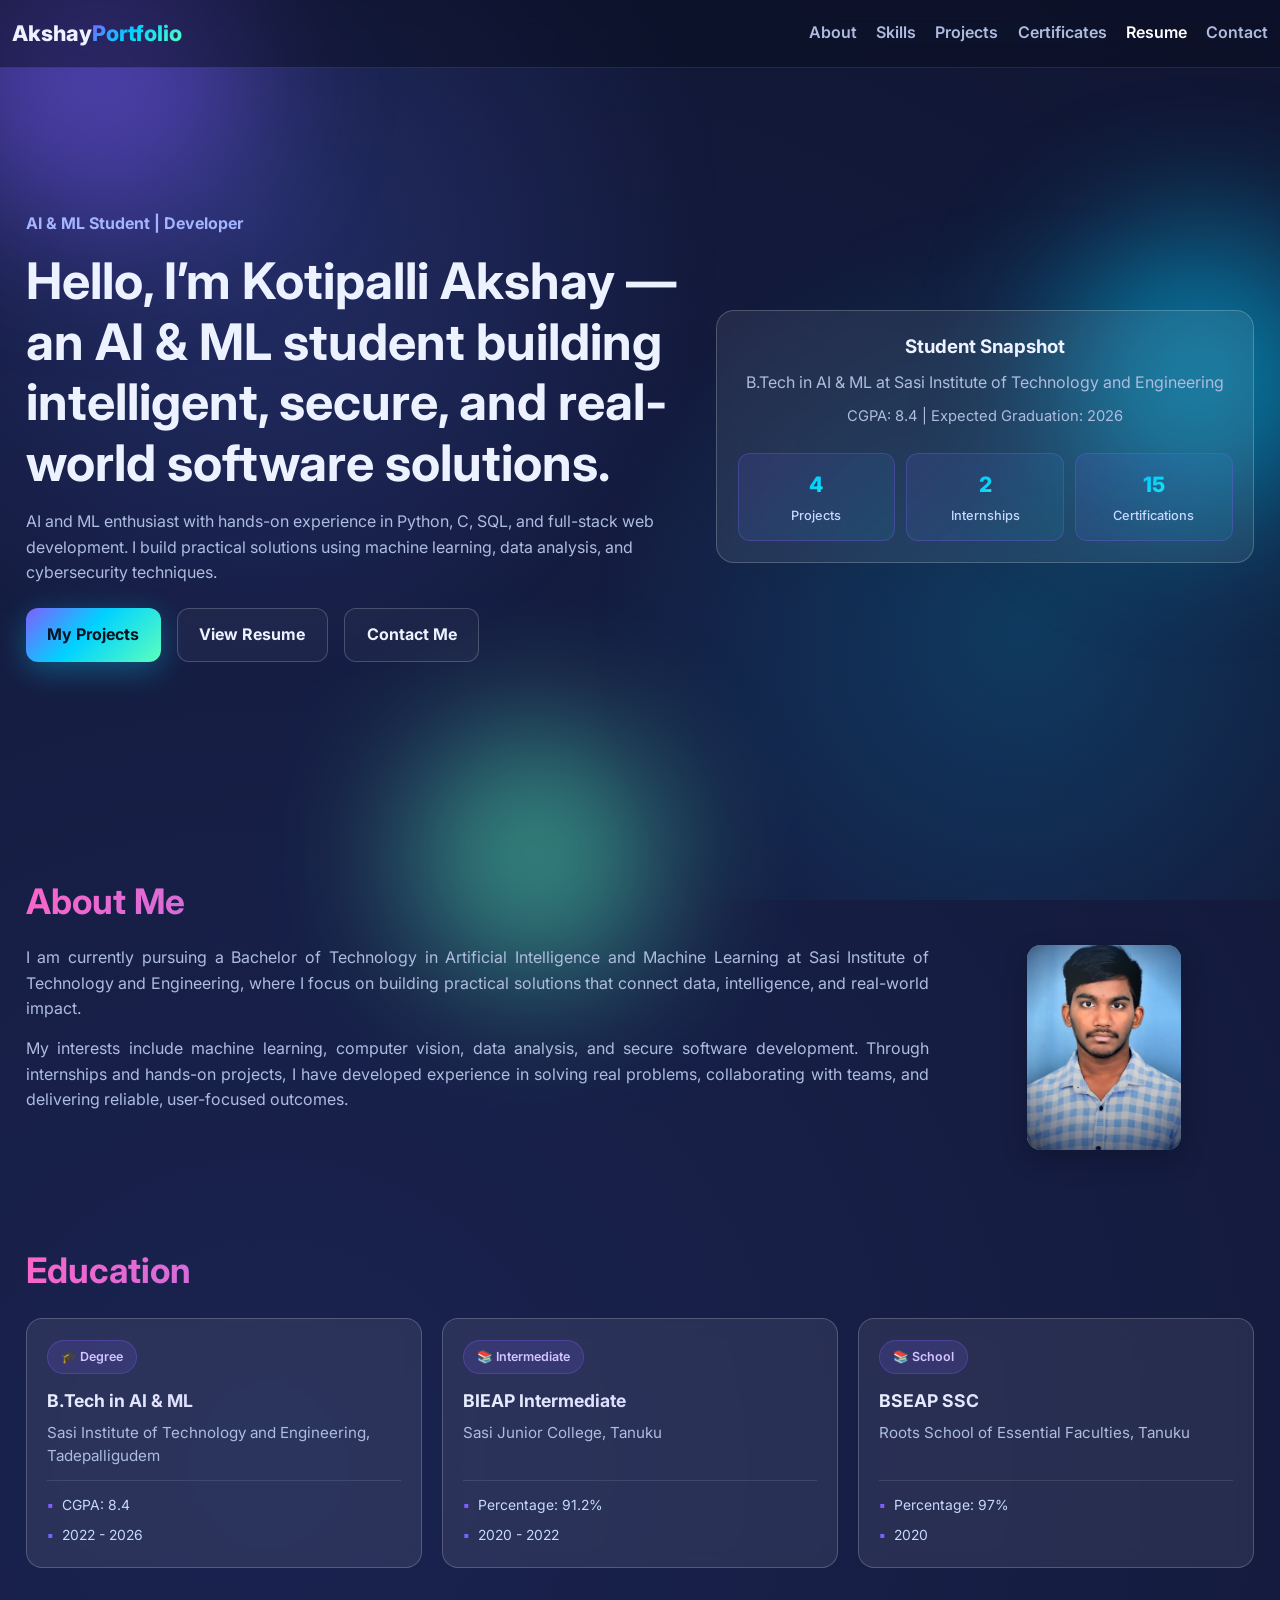
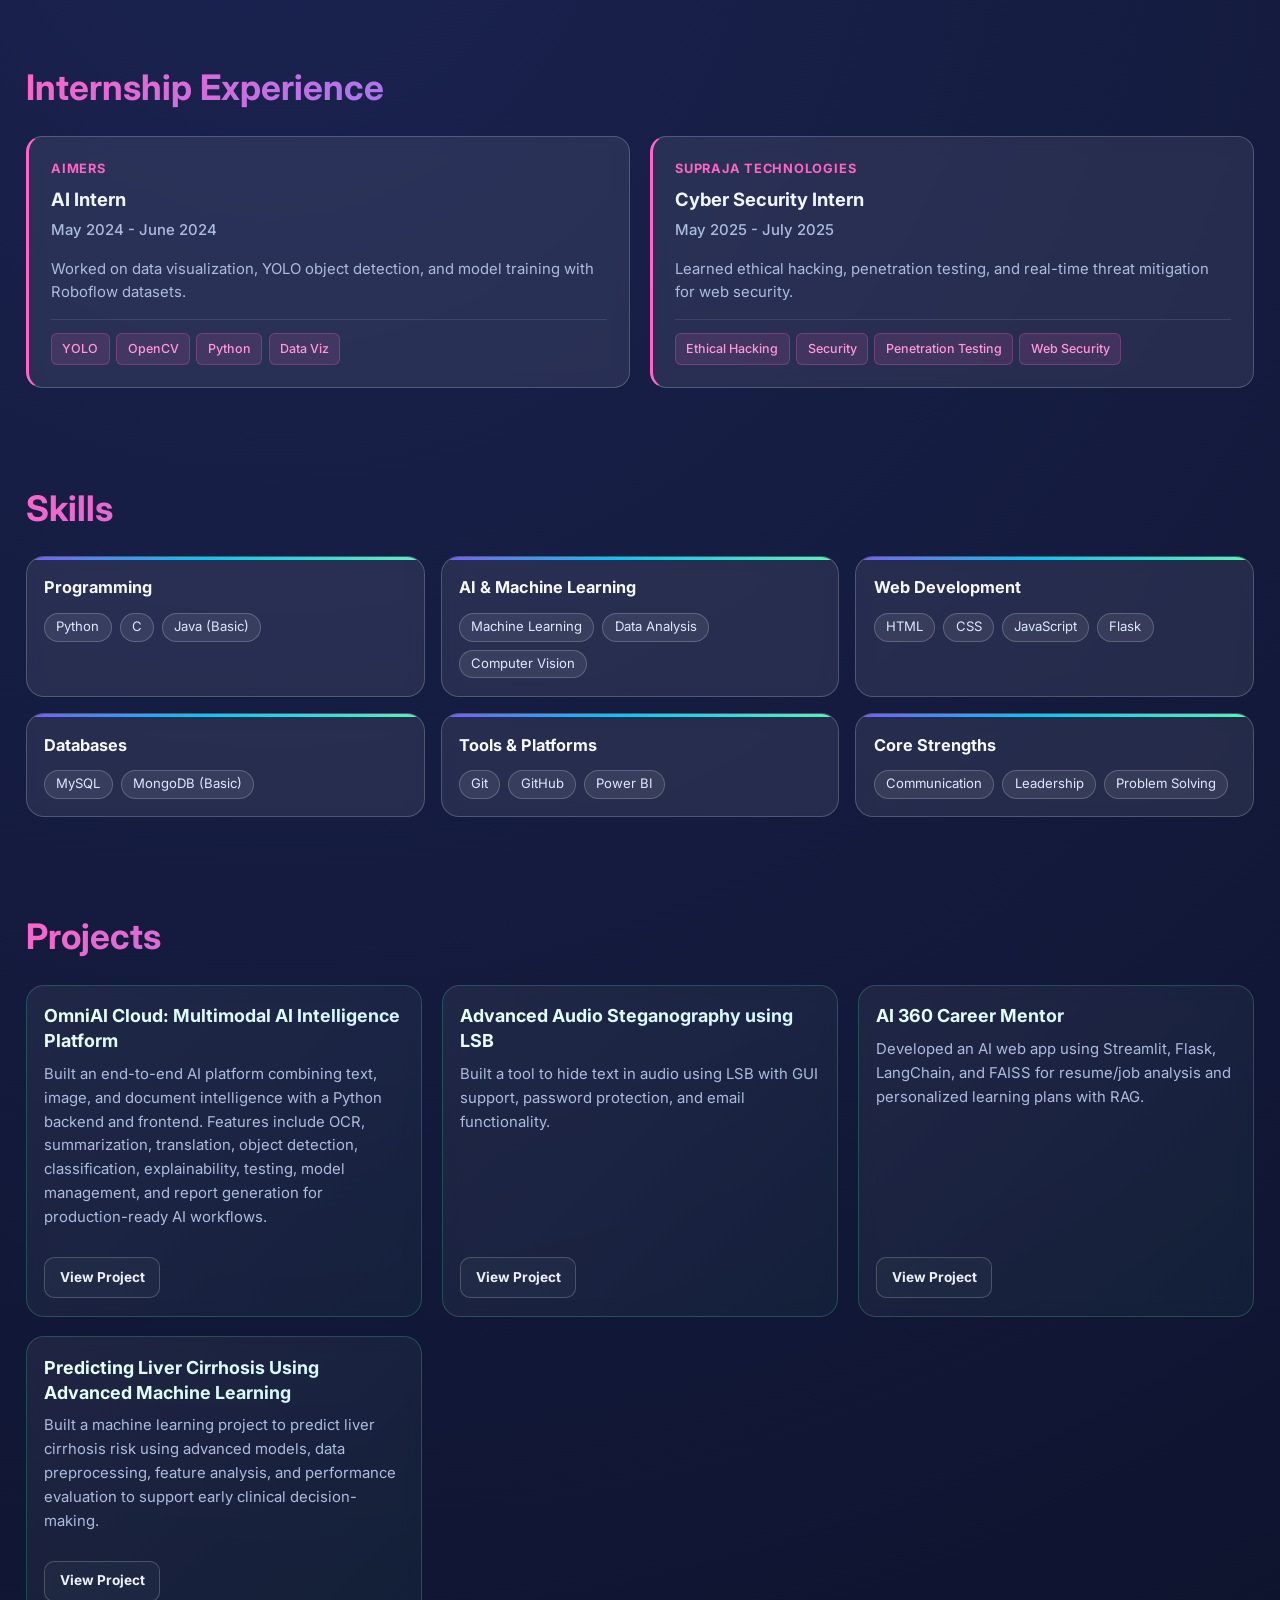
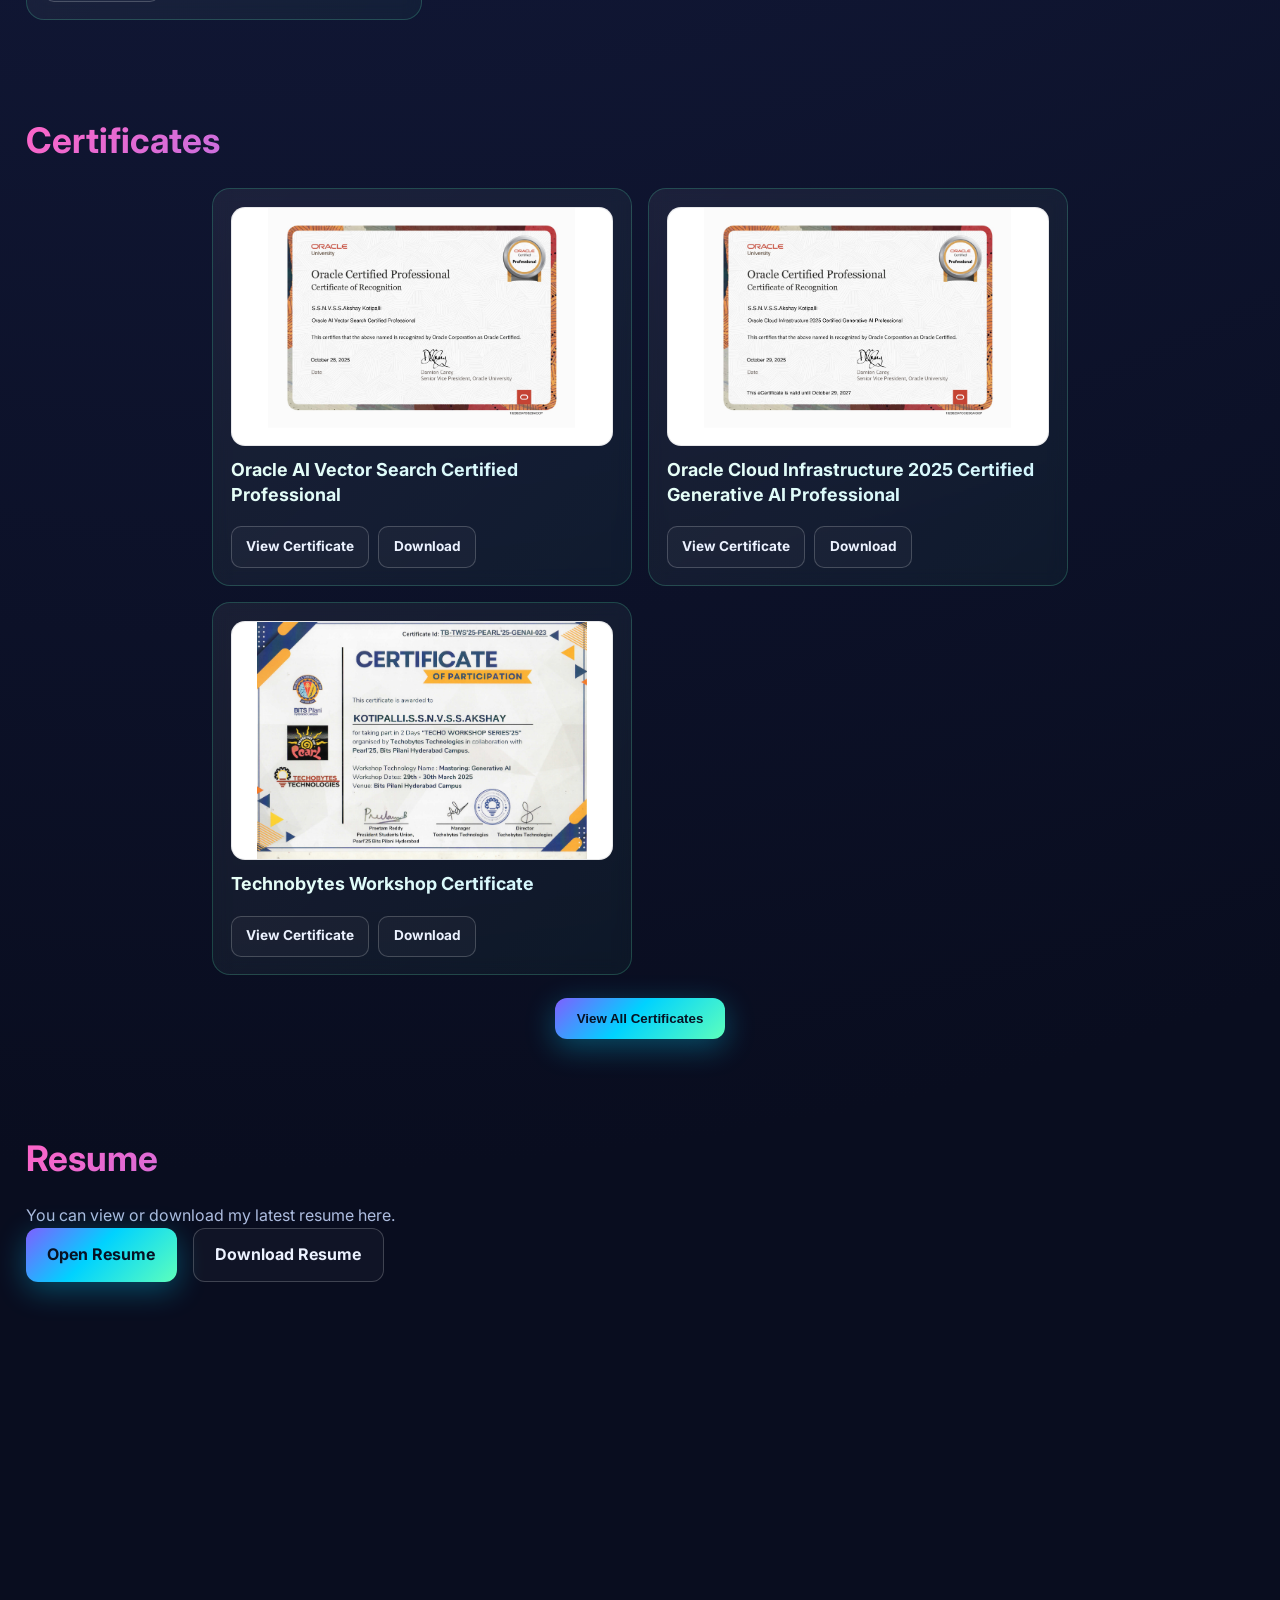
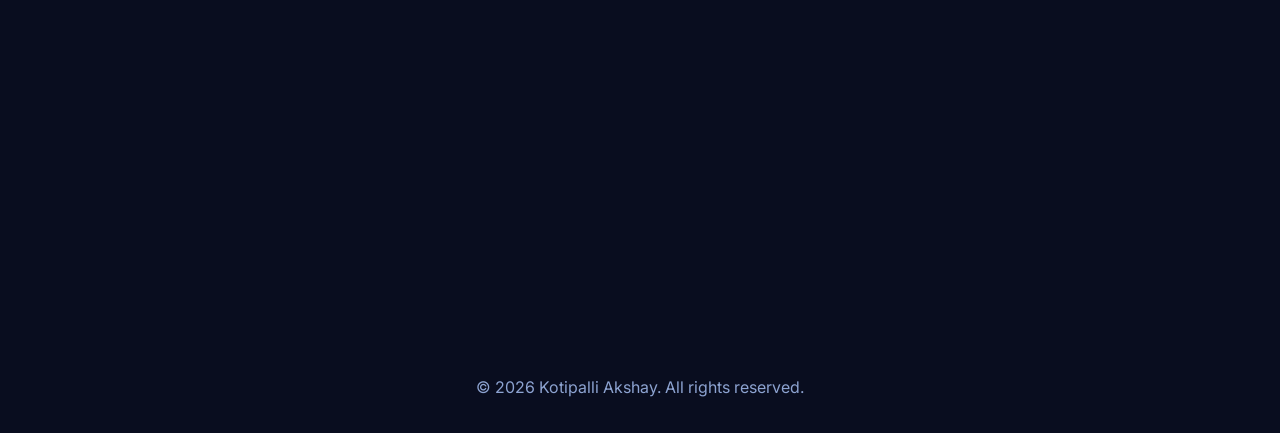
==== commit 23595346: "Updated portfolio pages and added favicon" ====
--- a/index.html
+++ b/index.html
@@ -4,6 +4,8 @@
   <meta charset="UTF-8" />
   <meta name="viewport" content="width=device-width, initial-scale=1.0" />
   <title>Kotipalli Akshay | Portfolio</title>
+  <link rel="icon" type="image/svg+xml" href="favicon.svg" />
+  <link rel="shortcut icon" href="favicon.svg" />
   <link rel="preconnect" href="https://fonts.googleapis.com" />
   <link rel="preconnect" href="https://fonts.gstatic.com" crossorigin />
   <link href="https://fonts.googleapis.com/css2?family=Inter:wght@400;500;600;700;800&display=swap" rel="stylesheet" />
@@ -277,12 +279,12 @@
         </article>
         <article class="project-card certificate-card cert-item-extra">
           <div class="certificate-preview certificate-preview-pdf">
-            <img class="certificate-image" src="ST%23IS%237662_page-0001.jpg" alt="Supraja Technologies Internship Completion Certificate" loading="lazy" />
+            <img class="certificate-image" src="suprajaintern.jpg" alt="Supraja Technologies Internship Completion Certificate" loading="lazy" />
           </div>
           <h3>Supraja Internship Completion Certificate</h3>
           <div class="certificate-actions">
-            <a href="ST%23IS%237662_page-0001.jpg" class="btn btn-outline" target="_blank" rel="noopener">View Certificate</a>
-            <a href="ST%23IS%237662_page-0001.jpg" class="btn btn-outline" download>Download</a>
+            <a href="suprajaintern.jpg" class="btn btn-outline" target="_blank" rel="noopener">View Certificate</a>
+            <a href="suprajaintern.jpg" class="btn btn-outline" download>Download</a>
           </div>
         </article>
         <article class="project-card certificate-card cert-item-extra">
@@ -402,22 +404,31 @@
 
     <section id="contact" class="section container reveal">
       <h2>Contact</h2>
-      <p>Email: kotipalliakshay51@gmail.com | Mobile: +91-9502284857</p>
+      <p class="contact-intro">Email: kotipalliakshay51@gmail.com | Mobile: +91-9502284857</p>
+
       <div class="contact-card">
         <form id="contactForm" class="contact-form">
-          <div>
-            <label for="name">Name</label>
-            <input id="name" name="name" type="text" placeholder="Enter your name" required />
-          </div>
-          <div>
-            <label for="email">Email</label>
-            <input id="email" name="email" type="email" placeholder="Enter your email" required />
-          </div>
+          <div class="contact-row">
+            <div>
+              <label for="name">Name</label>
+              <input id="name" name="name" type="text" placeholder="Enter your name" autocomplete="name" required />
+            </div>
+
+            <div>
+              <label for="email">Email</label>
+              <input id="email" name="email" type="email" placeholder="Enter your email" autocomplete="email" required />
+            </div>
+          </div>
+
           <div>
             <label for="message">Message</label>
             <textarea id="message" name="message" rows="6" placeholder="Write your message" required></textarea>
           </div>
-          <button type="submit" class="btn btn-primary">Send Message</button>
+
+          <div class="contact-actions">
+            <button type="submit" class="btn btn-primary">Send Message</button>
+            <p id="formStatus" class="form-note" aria-live="polite"></p>
+          </div>
         </form>
       </div>
     </section>
--- a/style.css
+++ b/style.css
@@ -869,41 +869,131 @@
   padding-block: 3rem;
 }
 
+.contact-wrap .hero-actions {
+  margin: 0.4rem 0 1rem;
+  gap: 0.65rem;
+}
+
+.contact-wrap .hero-actions .btn {
+  border-color: rgba(0, 210, 255, 0.35);
+  background: linear-gradient(145deg, rgba(255, 255, 255, 0.08), rgba(0, 210, 255, 0.08));
+}
+
+.contact-intro {
+  max-width: 72ch;
+  color: var(--muted);
+  line-height: 1.7;
+}
+
 .contact-card {
-  padding: 1.4rem;
-  max-width: 720px;
+  width: min(900px, 100%);
+  margin-top: 1rem;
+  padding: 1.35rem;
+  max-width: 900px;
   margin-inline: auto;
+  border: 1px solid rgba(0, 210, 255, 0.28);
+  background:
+    radial-gradient(circle at 100% 0%, rgba(0, 210, 255, 0.16), transparent 36%),
+    linear-gradient(145deg, rgba(255, 255, 255, 0.11), rgba(255, 255, 255, 0.05));
+  box-shadow: 0 12px 34px rgba(3, 12, 30, 0.35);
+  position: relative;
+  overflow: hidden;
+}
+
+.contact-card::before {
+  content: "";
+  position: absolute;
+  left: 0;
+  right: 0;
+  top: 0;
+  height: 3px;
+  background: var(--gradient);
+  opacity: 0.95;
+}
+
+.contact-card:hover {
+  transform: translateY(-4px);
+  border-color: rgba(0, 210, 255, 0.5);
 }
 
 .contact-form {
   display: grid;
-  gap: 0.95rem;
+  gap: 1rem;
+}
+
+.contact-row {
+  display: grid;
+  grid-template-columns: repeat(2, minmax(0, 1fr));
+  gap: 0.9rem;
 }
 
 .contact-form label {
-  font-size: 0.95rem;
+  font-size: 0.86rem;
   font-weight: 600;
-  color: #d9e4ff;
+  color: #dce8ff;
+  text-transform: uppercase;
+  letter-spacing: 0.06em;
+  display: inline-block;
+  margin-bottom: 0.45rem;
 }
 
 .contact-form input,
 .contact-form textarea {
   width: 100%;
-  background: rgba(255, 255, 255, 0.06);
-  border: 1px solid rgba(255, 255, 255, 0.22);
+  background: rgba(7, 17, 40, 0.68);
+  border: 1px solid rgba(170, 197, 255, 0.22);
   border-radius: 12px;
   color: var(--text);
-  padding: 0.78rem 0.92rem;
+  padding: 0.82rem 0.95rem;
   font: inherit;
+  transition: border-color 0.2s ease, box-shadow 0.2s ease, background 0.2s ease;
+  box-shadow: inset 0 1px 0 rgba(255, 255, 255, 0.05);
+}
+
+.contact-form input::placeholder,
+.contact-form textarea::placeholder {
+  color: #9fb2da;
+}
+
+.contact-form input:hover,
+.contact-form textarea:hover {
+  border-color: rgba(0, 210, 255, 0.5);
+  background: rgba(8, 20, 46, 0.74);
+}
+
+.contact-form input:focus,
+.contact-form textarea:focus {
+  outline: none;
+  border-color: rgba(0, 210, 255, 0.82);
+  box-shadow: 0 0 0 3px rgba(0, 210, 255, 0.2);
+  background: rgba(7, 22, 50, 0.8);
 }
 
 .contact-form textarea {
   resize: vertical;
+  min-height: 140px;
+}
+
+.contact-actions {
+  display: flex;
+  flex-wrap: wrap;
+  align-items: center;
+  justify-content: space-between;
+  gap: 0.7rem 1rem;
+}
+
+.contact-actions .btn-primary {
+  min-width: 170px;
 }
 
 .form-note {
-  color: #9bb0dd;
-  font-size: 0.9rem;
+  color: #c7ddff;
+  font-size: 0.88rem;
+  min-height: 1.3rem;
+  padding: 0.32rem 0.6rem;
+  border-radius: 999px;
+  background: rgba(127, 95, 255, 0.12);
+  border: 1px solid rgba(127, 95, 255, 0.26);
 }
 
 .footer {
@@ -1058,6 +1148,10 @@
   }
 
   .about-layout {
+    grid-template-columns: 1fr;
+  }
+
+  .contact-row {
     grid-template-columns: 1fr;
   }
 
@@ -1111,4 +1205,21 @@
   .certificate-preview {
     aspect-ratio: 16 / 10;
   }
-}
+
+  .contact-card {
+    padding: 1rem;
+  }
+
+  .contact-wrap .hero-actions {
+    display: grid;
+    grid-template-columns: 1fr;
+  }
+
+  .contact-actions {
+    justify-content: flex-start;
+  }
+
+  .form-note {
+    width: 100%;
+  }
+}
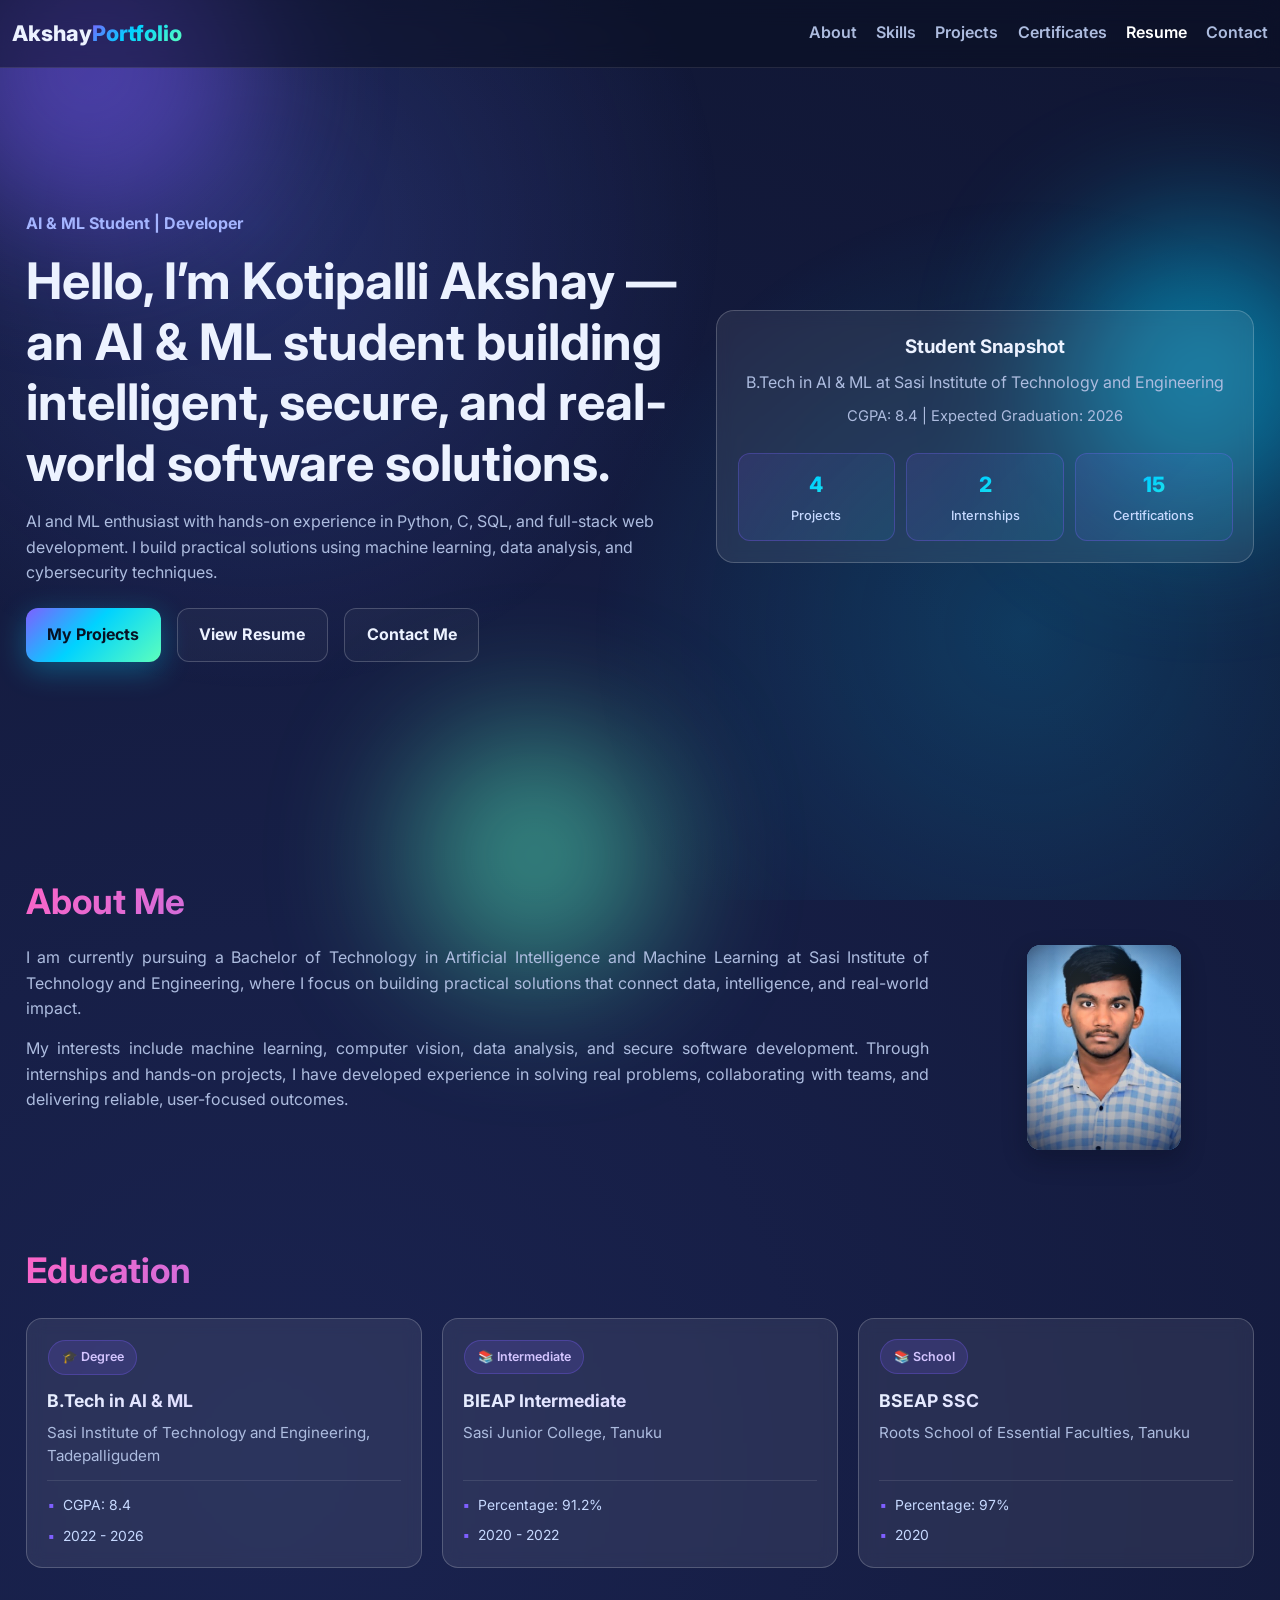
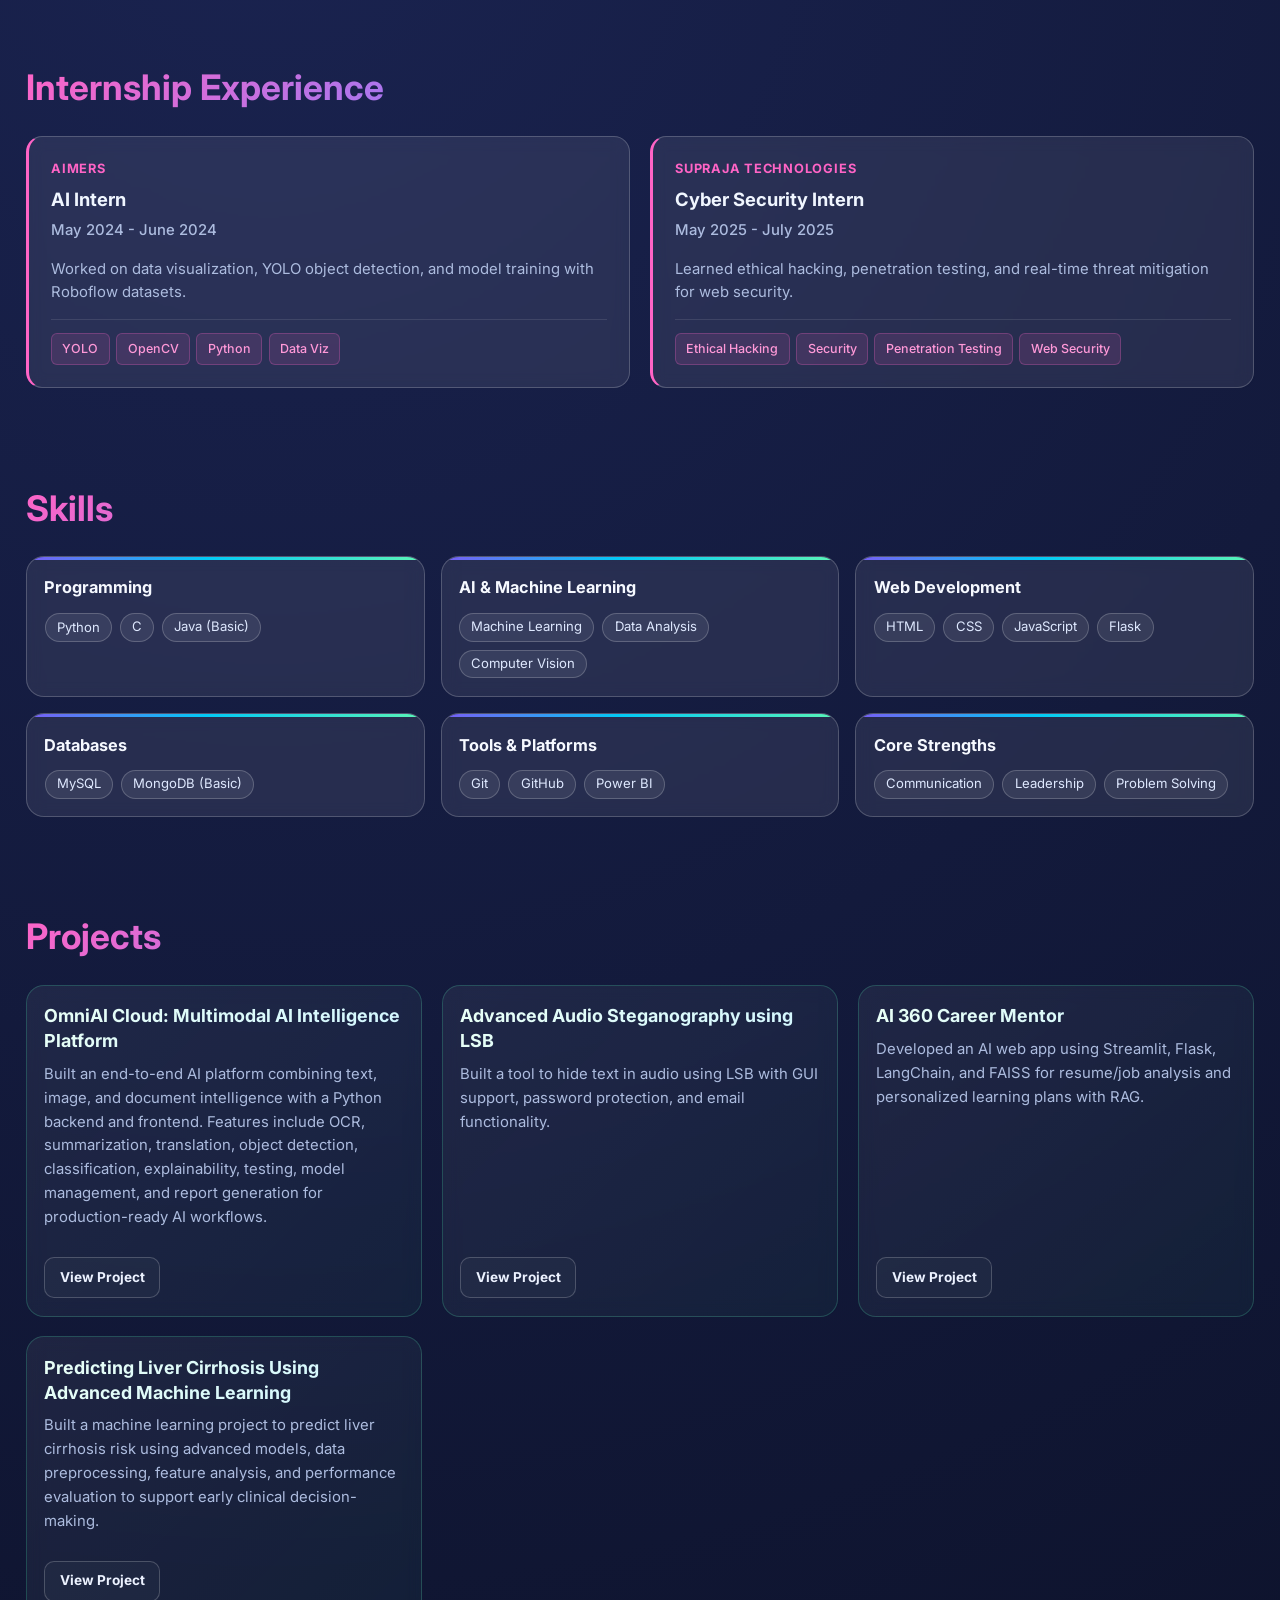
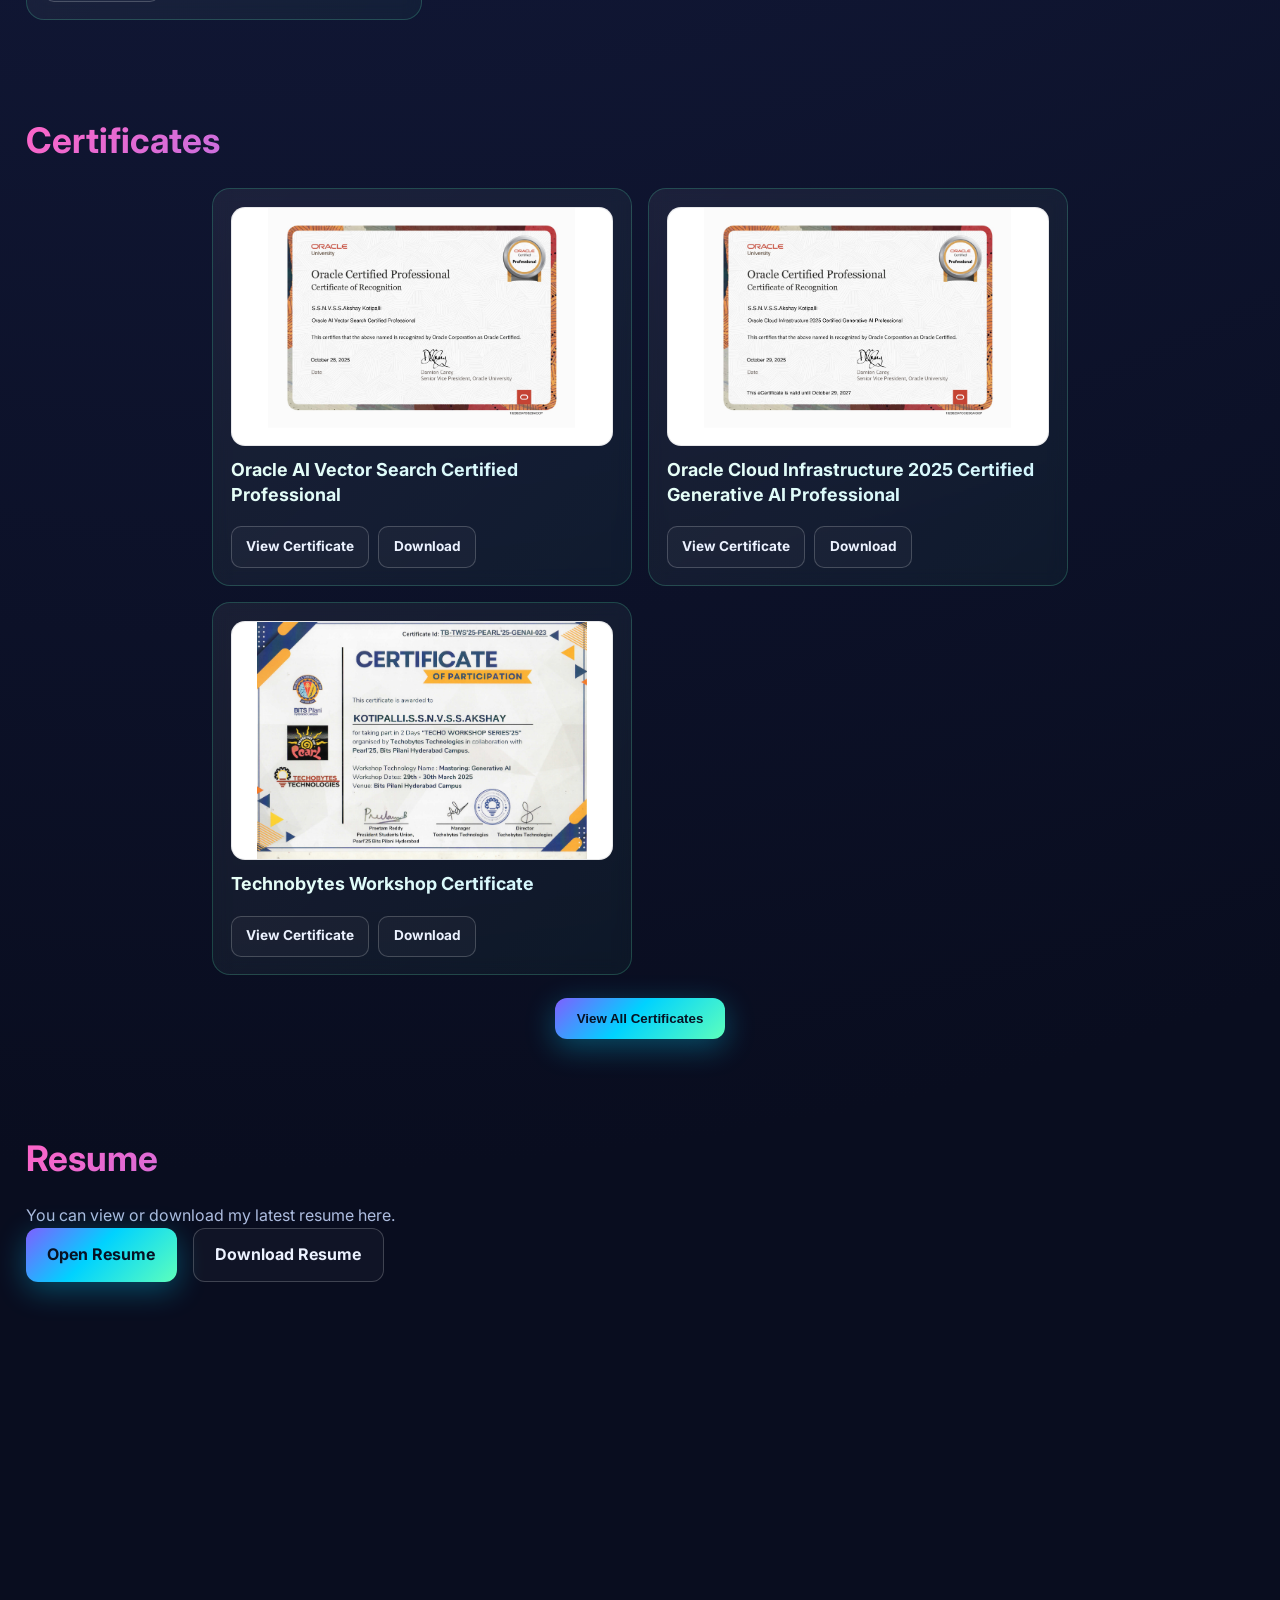
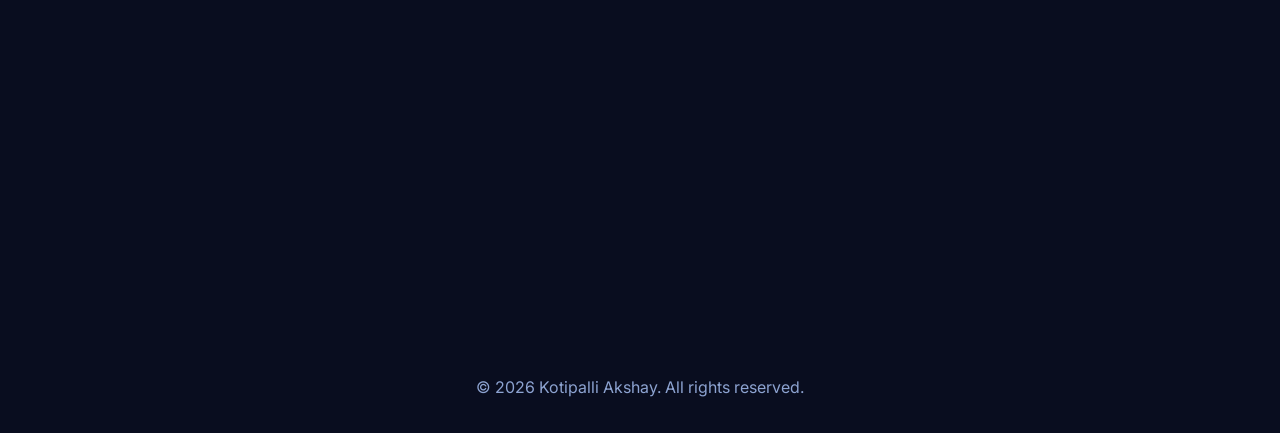
==== commit 46564f2a: "Updated portfolio pages and styling" ====
--- a/index.html
+++ b/index.html
@@ -9,7 +9,7 @@
   <link rel="preconnect" href="https://fonts.googleapis.com" />
   <link rel="preconnect" href="https://fonts.gstatic.com" crossorigin />
   <link href="https://fonts.googleapis.com/css2?family=Inter:wght@400;500;600;700;800&display=swap" rel="stylesheet" />
-  <link rel="stylesheet" href="style.css?v=20260310-2" />
+  <link rel="stylesheet" href="style.css?v=20260310-3" />
 </head>
 <body>
   <div class="bg-orb orb-1"></div>
@@ -438,6 +438,6 @@
     <p>© 2026 Kotipalli Akshay. All rights reserved.</p>
   </footer>
 
-  <script src="script.js?v=20260304-7"></script>
+  <script src="script.js?v=20260306-1"></script>
 </body>
 </html>
--- a/style.css
+++ b/style.css
@@ -116,6 +116,7 @@
   align-items: center;
   justify-content: space-between;
   padding: 1rem 0;
+  position: relative;
 }
 
 .header .navbar.container {
@@ -1170,6 +1171,8 @@
 @media (max-width: 760px) {
   .menu-btn {
     display: block;
+    position: relative;
+    z-index: 121;
   }
 
   .nav-links {
@@ -1182,11 +1185,20 @@
     display: grid;
     max-height: 0;
     overflow: hidden;
-    transition: max-height 0.35s ease;
+    opacity: 0;
+    visibility: hidden;
+    pointer-events: none;
+    z-index: 120;
+    transition: max-height 0.35s ease, opacity 0.2s ease;
   }
 
   .nav-links.open {
-    max-height: 320px;
+    max-height: calc(100dvh - 72px);
+    overflow-y: auto;
+    -webkit-overflow-scrolling: touch;
+    opacity: 1;
+    visibility: visible;
+    pointer-events: auto;
   }
 
   .nav-links li {
